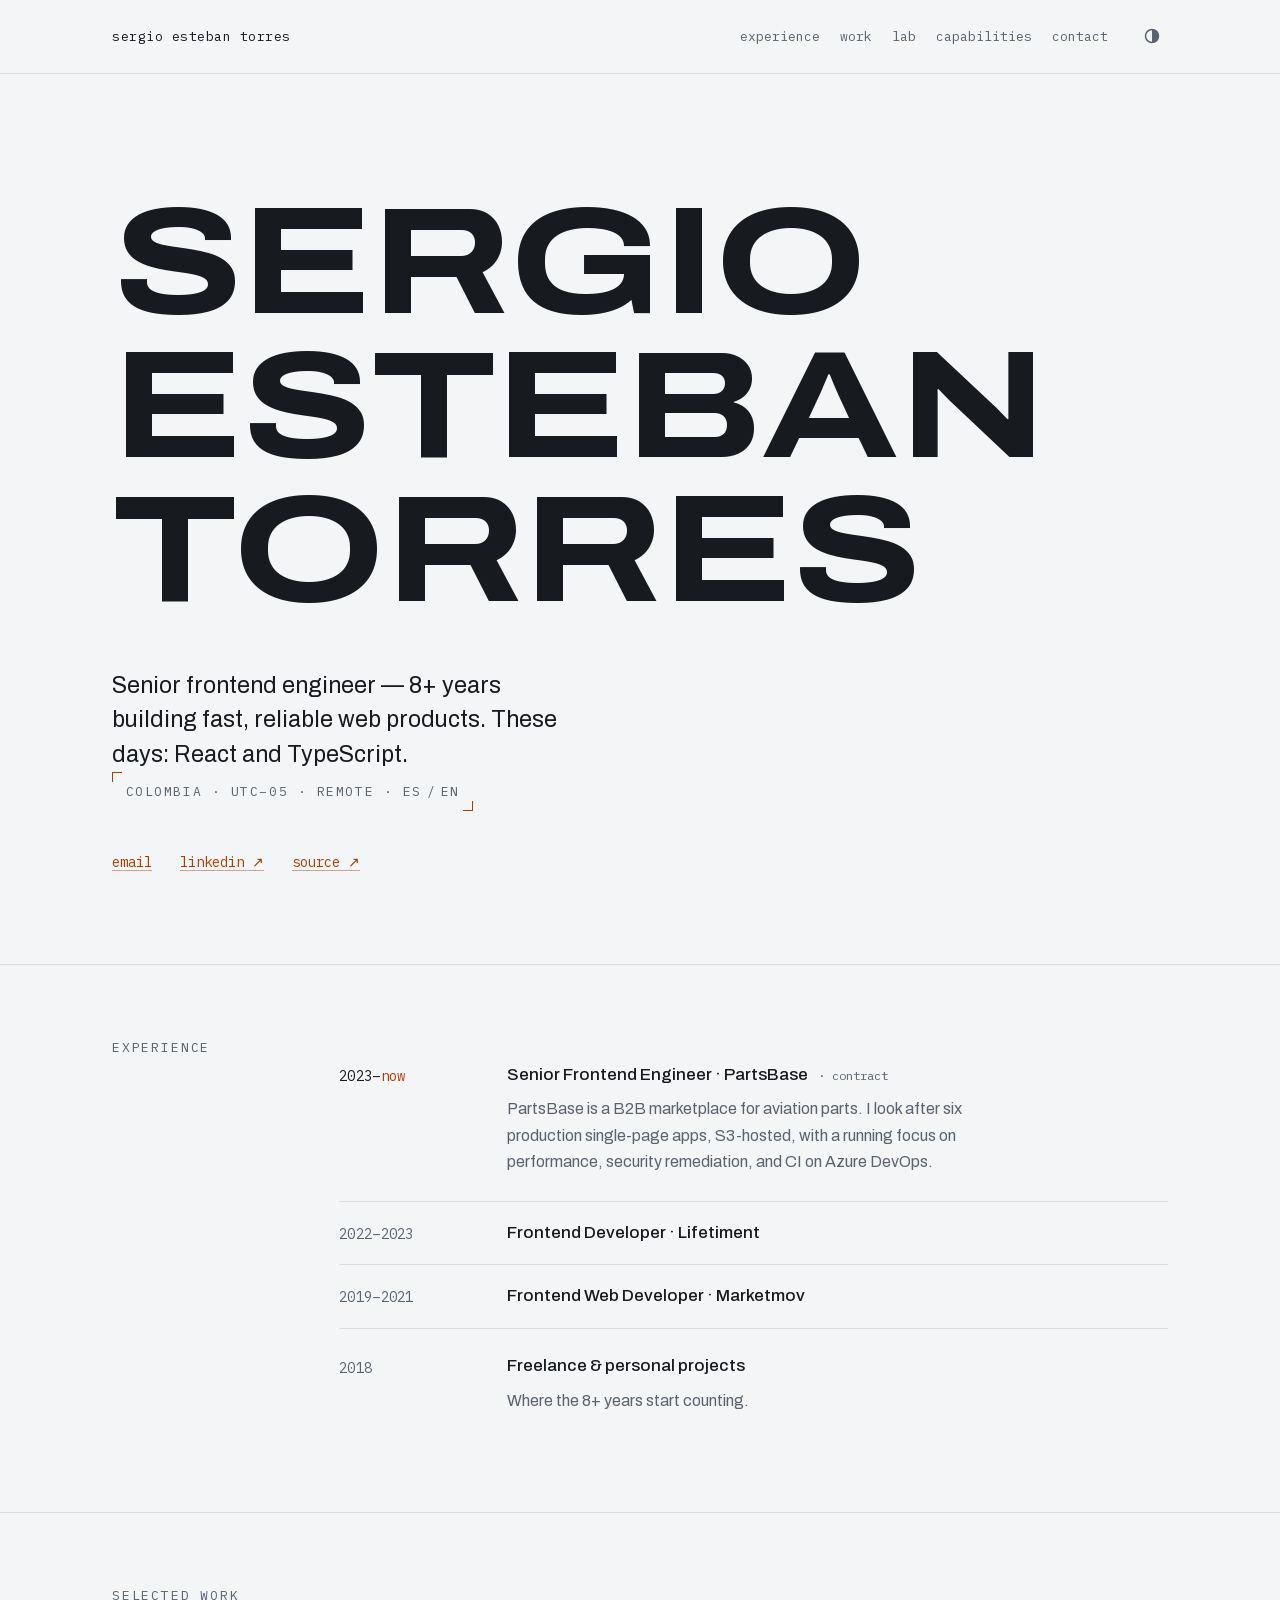
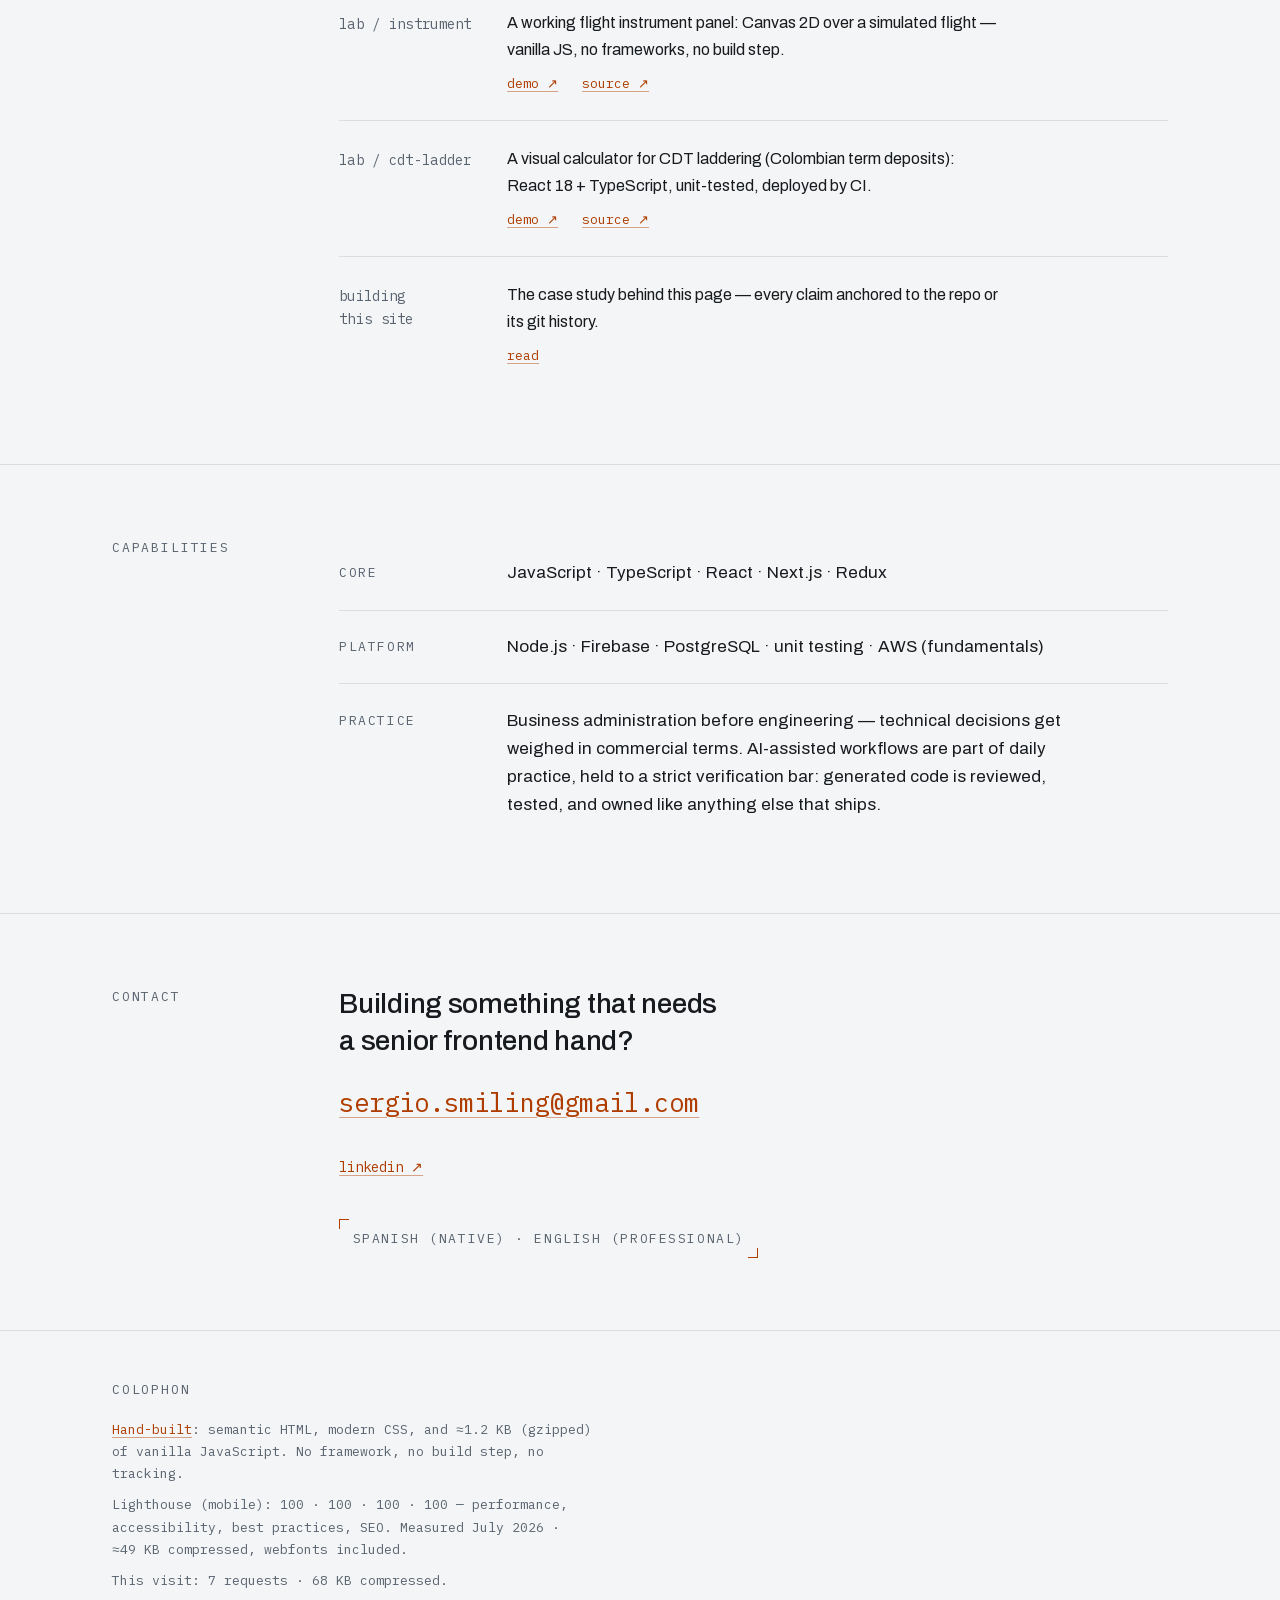
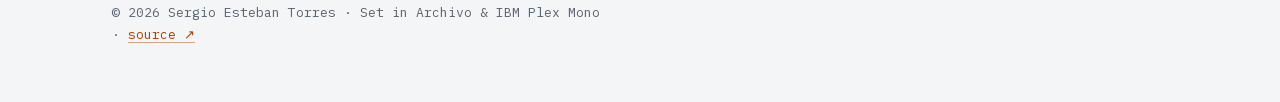
==== index.html @ 0f070d22 "feat(lab): /lab index, Option B ledger — 0 new tokens, +506 B CSS raw, instrument payload re-measure" ====
<!doctype html>
<!--
  Hand-built. No framework, no build step - what you read here is what was written.
  The colophon at the bottom measures this visit while you read it.
  sergio.smiling@gmail.com
-->
<html lang="en">
<head>
  <meta charset="utf-8">
  <meta name="viewport" content="width=device-width, initial-scale=1">
  <script>(()=>{try{const t=localStorage.getItem("theme");if(t==="dark"||t==="light")document.documentElement.dataset.theme=t}catch(e){}})()</script>

  <title>Sergio Esteban Torres — Senior Frontend Engineer</title>
  <meta name="description" content="Senior frontend engineer — 8+ years building fast, reliable web products, currently in React and TypeScript for a B2B aviation marketplace. Colombia · remote.">
  <link rel="canonical" href="https://estebancitox.github.io/">
  <meta name="color-scheme" content="light dark">
  <meta name="theme-color" media="(prefers-color-scheme: light)" content="#F3F5F6">
  <meta name="theme-color" media="(prefers-color-scheme: dark)" content="#14171B">

  <meta property="og:type" content="website">
  <meta property="og:url" content="https://estebancitox.github.io/">
  <meta property="og:title" content="Sergio Esteban Torres — Senior Frontend Engineer">
  <meta property="og:description" content="8+ years building fast, reliable web products. React &amp; TypeScript · Colombia · remote.">
  <meta property="og:image" content="https://estebancitox.github.io/assets/og.png">
  <meta property="og:image:width" content="1200">
  <meta property="og:image:height" content="630">
  <meta property="og:image:alt" content="Sergio Esteban Torres — Senior Frontend Engineer, Colombia (remote)">
  <meta name="twitter:card" content="summary_large_image">
  <meta name="twitter:title" content="Sergio Esteban Torres — Senior Frontend Engineer">
  <meta name="twitter:description" content="8+ years building fast, reliable web products. React &amp; TypeScript · Colombia · remote.">
  <meta name="twitter:image" content="https://estebancitox.github.io/assets/og.png">

  <link rel="icon" href="/assets/favicon.svg" type="image/svg+xml">
  <link rel="icon" href="/assets/favicon.ico" sizes="48x48">
  <link rel="apple-touch-icon" href="/assets/apple-touch-icon.png">

  <link rel="preload" href="/fonts/archivo-expanded-700.woff2" as="font" type="font/woff2" crossorigin>
  <link rel="preload" href="/fonts/archivo-400.woff2" as="font" type="font/woff2" crossorigin>
  <link rel="preload" href="/fonts/plexmono-400.woff2" as="font" type="font/woff2" crossorigin>
  <link rel="stylesheet" href="/css/main.css">
  <script src="/js/main.js" defer></script>

  <script type="application/ld+json">
  {
    "@context": "https://schema.org",
    "@type": "Person",
    "name": "Sergio Esteban Torres",
    "jobTitle": "Senior Frontend Engineer",
    "url": "https://estebancitox.github.io/",
    "email": "mailto:sergio.smiling@gmail.com",
    "sameAs": [
      "https://www.linkedin.com/in/sergioestebantorres",
      "https://github.com/estebancitox"
    ],
    "address": { "@type": "PostalAddress", "addressCountry": "CO" },
    "knowsLanguage": ["es", "en"]
  }
  </script>
</head>
<body>
  <a class="skip" href="#main">Skip to content</a>

  <header class="site-head">
    <a class="wordmark" href="/">sergio esteban torres</a>
    <nav aria-label="Sections">
      <a href="#experience">Experience</a>
      <a href="#work">Work</a>
      <a href="/lab/">Lab</a>
      <a href="#capabilities">Capabilities</a>
      <a href="#contact">Contact</a>
    </nav>
    <button id="theme-toggle" type="button" hidden aria-label="Switch theme">
      <svg viewBox="0 0 16 16" width="16" height="16" aria-hidden="true">
        <circle cx="8" cy="8" r="6.5" fill="none" stroke="currentColor" stroke-width="1.5"/>
        <path d="M8 1.5 a6.5 6.5 0 0 1 0 13 Z" fill="currentColor"/>
      </svg>
    </button>
  </header>

  <main id="main">
    <section class="hero">
      <h1 class="name"><span>Sergio</span> <span>Esteban</span> <span>Torres</span></h1>
      <p class="standfirst">Senior frontend engineer — 8+&nbsp;years building fast, reliable web products. These days: React and TypeScript.</p>
      <p class="dataline">Colombia&nbsp;· UTC−05&nbsp;· Remote&nbsp;· ES&thinsp;/&thinsp;EN</p>
      <ul class="links" role="list">
        <li><a href="mailto:sergio.smiling@gmail.com">email</a></li>
        <li><a href="https://www.linkedin.com/in/sergioestebantorres">linkedin&nbsp;<span aria-hidden="true">↗</span></a></li>
        <li><a href="https://github.com/estebancitox/estebancitox.github.io">source&nbsp;<span aria-hidden="true">↗</span></a></li>
      </ul>
    </section>

    <section id="experience" class="section">
      <h2>Experience</h2>
      <ol class="log" role="list" reversed>
        <li class="entry is-current">
          <p class="entry-when"><time datetime="2023">2023</time>–<span class="now">now</span></p>
          <div class="entry-body">
            <h3 class="entry-role">Senior Frontend Engineer · PartsBase <span class="entry-tag">contract</span></h3>
            <p class="entry-detail">PartsBase is a B2B marketplace for aviation parts. I look after six production single-page apps, S3-hosted, with a running focus on performance, security remediation, and CI on Azure&nbsp;DevOps.</p>
          </div>
        </li>
        <li class="entry">
          <p class="entry-when"><time datetime="2022">2022</time>–<time datetime="2023">2023</time></p>
          <div class="entry-body">
            <h3 class="entry-role">Frontend Developer · Lifetiment</h3>
          </div>
        </li>
        <li class="entry">
          <p class="entry-when"><time datetime="2019">2019</time>–<time datetime="2021">2021</time></p>
          <div class="entry-body">
            <h3 class="entry-role">Frontend Web Developer · Marketmov</h3>
          </div>
        </li>
        <li class="entry">
          <p class="entry-when"><time datetime="2018">2018</time></p>
          <div class="entry-body">
            <h3 class="entry-role">Freelance &amp; personal projects</h3>
            <p class="entry-detail">Where the 8+ years start counting.</p>
          </div>
        </li>
      </ol>
    </section>

    <section id="work" class="section">
      <h2>Selected work</h2>
      <ul class="log" role="list">
        <li class="entry">
          <h3 class="entry-key">lab / instrument</h3>
          <div class="entry-body">
            <p class="entry-detail">A working flight instrument panel: Canvas&nbsp;2D over a simulated flight — vanilla&nbsp;JS, no frameworks, no build step.</p>
            <p class="entry-links"><a href="https://estebancitox.github.io/lab-instrument/">demo&nbsp;<span aria-hidden="true">↗</span></a> <a href="https://github.com/estebancitox/lab-instrument">source&nbsp;<span aria-hidden="true">↗</span></a></p>
          </div>
        </li>
        <li class="entry">
          <h3 class="entry-key">lab / cdt-ladder</h3>
          <div class="entry-body">
            <p class="entry-detail">A visual calculator for CDT laddering (Colombian term deposits): React&nbsp;18 + TypeScript, unit-tested, deployed by&nbsp;CI.</p>
            <p class="entry-links"><a href="https://estebancitox.github.io/lab-cdt-ladder/">demo&nbsp;<span aria-hidden="true">↗</span></a> <a href="https://github.com/estebancitox/lab-cdt-ladder">source&nbsp;<span aria-hidden="true">↗</span></a></p>
          </div>
        </li>
        <li class="entry">
          <h3 class="entry-key">building this site</h3>
          <div class="entry-body">
            <p class="entry-detail">The case study behind this page — every claim anchored to the repo or its git history.</p>
            <p class="entry-links"><a href="/notes/building-this-site.html">read</a></p>
          </div>
        </li>
      </ul>
    </section>

    <section id="capabilities" class="section">
      <h2>Capabilities</h2>
      <dl class="caps">
        <div class="cap">
          <dt>Core</dt>
          <dd>JavaScript · TypeScript · React · Next.js · Redux</dd>
        </div>
        <div class="cap">
          <dt>Platform</dt>
          <dd>Node.js · Firebase · PostgreSQL · unit testing · AWS&nbsp;(fundamentals)</dd>
        </div>
        <div class="cap">
          <dt>Practice</dt>
          <dd>Business administration before engineering — technical decisions get weighed in commercial terms. AI-assisted workflows are part of daily practice, held to a strict verification bar: generated code is reviewed, tested, and owned like anything else that ships.</dd>
        </div>
      </dl>
    </section>

    <section id="contact" class="section">
      <h2>Contact</h2>
      <div class="contact-body">
        <p class="contact-lead">Building something that needs a senior frontend hand?</p>
        <p class="contact-mail"><a href="mailto:sergio.smiling@gmail.com">sergio.smiling@gmail.com</a></p>
        <ul class="links" role="list">
          <li><a href="https://www.linkedin.com/in/sergioestebantorres">linkedin&nbsp;<span aria-hidden="true">↗</span></a></li>
        </ul>
        <p class="dataline">Spanish&nbsp;(native)&nbsp;· English&nbsp;(professional)</p>
      </div>
    </section>
  </main>

  <footer class="colophon">
    <p class="label">Colophon</p>
    <p><a href="/notes/building-this-site.html">Hand-built</a>: semantic HTML, modern CSS, and ≈1.2&nbsp;KB (gzipped) of vanilla JavaScript. No framework, no build step, no tracking.</p>
    <p id="scores">Lighthouse (mobile): 100&nbsp;·&nbsp;100&nbsp;·&nbsp;100&nbsp;·&nbsp;100 — performance, accessibility, best&nbsp;practices, SEO. Measured July&nbsp;2026 · ≈49&nbsp;KB compressed, webfonts included.</p>
    <p id="visit" hidden>This visit: <span id="visit-n">—</span>&nbsp;requests · <span id="visit-kb">—</span> compressed.</p>
    <p>© 2026 Sergio Esteban Torres · Set in Archivo &amp; IBM&nbsp;Plex&nbsp;Mono · <a href="https://github.com/estebancitox/estebancitox.github.io">source&nbsp;<span aria-hidden="true">↗</span></a></p>
  </footer>
</body>
</html>
---- css/main.css ----
/* ── Faces ─────────────────────────────────────────────── */

@font-face {
  font-family: "Archivo";
  font-weight: 400;
  font-display: swap;
  src: url("/fonts/archivo-400.woff2") format("woff2");
}
@font-face {
  font-family: "Archivo";
  font-weight: 500;
  font-display: swap;
  src: url("/fonts/archivo-500.woff2") format("woff2");
}
@font-face {
  font-family: "Archivo Expanded";
  font-weight: 700;
  font-display: swap;
  src: url("/fonts/archivo-expanded-700.woff2") format("woff2");
}
@font-face {
  font-family: "IBM Plex Mono";
  font-weight: 400;
  font-display: swap;
  src: url("/fonts/plexmono-400.woff2") format("woff2");
}

/* Metric-matched fallbacks: text lays out on webfont metrics before swap */
@font-face {
  font-family: "Archivo-fb";
  font-weight: 400 500;
  src: local("Arial");
  size-adjust: 98.62%;
  ascent-override: 89.03%;
  descent-override: 21.29%;
  line-gap-override: 0%;
}
@font-face {
  font-family: "ArchivoExp-fb";
  font-weight: 700;
  src: local("Arial Bold"), local("Arial-BoldMT");
  size-adjust: 124.87%;
  ascent-override: 70.32%;
  descent-override: 16.82%;
  line-gap-override: 0%;
}
@font-face {
  font-family: "PlexMono-fb";
  src: local("Courier New"), local("CourierNewPSMT");
  size-adjust: 99.98%;
  ascent-override: 102.52%;
  descent-override: 27.5%;
  line-gap-override: 0%;
}

@layer reset, base, layout, components, motion, print;

/* ── Reset ─────────────────────────────────────────────── */

@layer reset {
  *,
  *::before,
  *::after {
    box-sizing: border-box;
    margin: 0;
  }
  ol[class],
  ul[class] {
    padding: 0;
    list-style: none;
  }
  button {
    font: inherit;
    color: inherit;
    background: none;
    border: none;
    padding: 0;
    cursor: pointer;
  }
  svg {
    display: block;
  }
}

/* ── Tokens ────────────────────────────────────────────── */

:root {
  color-scheme: light;
  --ground: #f3f5f6;
  --ink: #171a1e;
  --muted: #5a6470;
  --line: #d9dee1;
  --accent: #b03d00;

  --sans: "Archivo", "Archivo-fb", system-ui, Arial, sans-serif;
  --disp: "Archivo Expanded", "ArchivoExp-fb", Arial, sans-serif;
  --mono: "IBM Plex Mono", "PlexMono-fb", ui-monospace, "SF Mono", Consolas, monospace;

  --pad: max(clamp(1.25rem, 5vw, 3rem), calc((100% - 66rem) / 2));
}

[data-theme="dark"] {
  color-scheme: dark;
  --ground: #14171b;
  --ink: #e6e9ea;
  --muted: #8b939c;
  --line: #2a2f35;
  --accent: #ff8a50;
}

@media (prefers-color-scheme: dark) {
  :root:not([data-theme="light"]) {
    color-scheme: dark;
    --ground: #14171b;
    --ink: #e6e9ea;
    --muted: #8b939c;
    --line: #2a2f35;
    --accent: #ff8a50;
  }
}

/* ── Base ──────────────────────────────────────────────── */

@layer base {
  html {
    scroll-padding-top: 1.5rem;
  }
  @media (prefers-reduced-motion: no-preference) {
    html {
      scroll-behavior: smooth;
    }
  }
  body {
    font: 400 1.0625rem/1.65 var(--sans);
    font-synthesis: none;
    background: var(--ground);
    color: var(--ink);
    transition: background-color 0.25s, color 0.25s;
  }
  ::selection {
    background: var(--accent);
    color: var(--ground);
  }
  :focus-visible {
    outline: 2px solid var(--accent);
    outline-offset: 3px;
    border-radius: 1px;
  }
  a {
    color: var(--accent);
    text-decoration: underline;
    text-decoration-thickness: 1px;
    text-underline-offset: 0.2em;
    text-decoration-color: color-mix(in srgb, var(--accent) 45%, transparent);
    transition: text-decoration-color 0.18s;
  }
  a:hover {
    text-decoration-color: var(--accent);
  }
  .skip {
    position: absolute;
    left: -100vw;
    top: 0;
  }
  .skip:focus {
    left: 0;
    z-index: 10;
    padding: 0.75rem 1.25rem;
    background: var(--accent);
    color: var(--ground);
    font-family: var(--mono);
    font-size: 0.875rem;
    text-decoration: none;
  }
}

/* ── Layout ────────────────────────────────────────────── */

@layer layout {
  .site-head,
  .hero,
  .section,
  .colophon,
  .lost {
    padding-inline: var(--pad);
  }

  .site-head {
    display: flex;
    flex-wrap: wrap;
    align-items: center;
    gap: 0.25rem 1.25rem;
    padding-block: 1.1rem;
    border-bottom: 1px solid var(--line);
    font-family: var(--mono);
    font-size: 0.8125rem;
  }
  .wordmark {
    white-space: nowrap;
    letter-spacing: 0.04em;
    color: var(--ink);
    text-decoration: none;
  }
  .wordmark:hover {
    text-decoration: underline;
    text-decoration-thickness: 1px;
    text-underline-offset: 0.25em;
    text-decoration-color: var(--muted);
  }
  .site-head nav {
    margin-left: auto;
    display: flex;
    flex-wrap: wrap;
    gap: 0.25rem;
  }
  @media (max-width: 39.99em) {
    .site-head nav {
      order: 3;
      flex-basis: 100%;
      margin-left: -0.375rem;
      gap: 0;
    }
    .site-head nav a {
      padding-inline: 0.375rem;
      font-size: 0.75rem;
    }
    #theme-toggle {
      margin-left: auto;
    }
  }
  .site-head nav a {
    color: var(--muted);
    text-decoration: none;
    text-transform: lowercase;
    padding: 0.5rem;
  }
  .site-head nav a:hover {
    color: var(--ink);
    text-decoration: underline;
    text-decoration-thickness: 1px;
    text-underline-offset: 0.25em;
  }
  #theme-toggle {
    color: var(--muted);
    padding: 0.5rem;
  }
  #theme-toggle:hover {
    color: var(--ink);
  }

  .hero {
    padding-block: clamp(4.5rem, 13vh, 8.5rem) clamp(4rem, 10vh, 7rem);
  }
  .name {
    font-family: var(--disp);
    font-weight: 700;
    font-size: clamp(2.75rem, 12.5vw, 9.5rem);
    line-height: 0.95;
    letter-spacing: -0.01em;
    text-transform: uppercase;
  }
  .name span {
    display: block;
  }
  .standfirst {
    margin-top: clamp(2rem, 5vh, 3rem);
    font-size: clamp(1.1875rem, 2.6vw, 1.4375rem);
    line-height: 1.5;
    max-width: 36ch;
    text-wrap: pretty;
  }
  .links {
    margin-top: 2.5rem;
    display: flex;
    flex-wrap: wrap;
    gap: 0.5rem 1.75rem;
    font-family: var(--mono);
    font-size: 0.875rem;
  }

  .section {
    border-top: 1px solid var(--line);
    padding-block: clamp(3.5rem, 8vh, 5.5rem);
  }
  .section h2 {
    font-family: var(--mono);
    font-weight: 400;
    font-size: 0.8125rem;
    letter-spacing: 0.14em;
    text-transform: uppercase;
    color: var(--muted);
    margin-bottom: 2.25rem;
  }
  @media (min-width: 60em) {
    .section {
      display: grid;
      grid-template-columns: 11rem minmax(0, 1fr);
      column-gap: clamp(2rem, 4vw, 4rem);
    }
    .section h2 {
      margin-bottom: 0;
      position: sticky;
      top: 1.5rem;
      align-self: start;
    }
    .section > :not(h2) {
      grid-column: 2;
    }
  }

  .colophon {
    border-top: 1px solid var(--line);
    padding-block: 3rem 3.5rem;
    font-family: var(--mono);
    font-size: 0.8125rem;
    line-height: 1.7;
    color: var(--muted);
  }
  .colophon p {
    max-width: 62ch;
  }
  .colophon p + p {
    margin-top: 0.6rem;
  }
  .colophon .label {
    letter-spacing: 0.14em;
    text-transform: uppercase;
    margin-bottom: 1.1rem;
  }
}

/* ── Components ────────────────────────────────────────── */

@layer components {
  .dataline {
    display: inline-block;
    position: relative;
    margin-top: 2.25rem;
    padding: 0.55rem 0.85rem;
    font-family: var(--mono);
    font-size: 0.8125rem;
    letter-spacing: 0.12em;
    text-transform: uppercase;
    color: var(--muted);
  }
  .dataline::before,
  .dataline::after {
    content: "";
    position: absolute;
    width: 10px;
    height: 10px;
  }
  .dataline::before {
    top: 0;
    left: 0;
    border-top: 1.5px solid var(--accent);
    border-left: 1.5px solid var(--accent);
  }
  .dataline::after {
    bottom: 0;
    right: 0;
    border-bottom: 1.5px solid var(--accent);
    border-right: 1.5px solid var(--accent);
  }
  .hero .dataline {
    margin-top: 0;
  }

  .entry {
    padding-block: 1.6rem;
  }
  .entry:not(:has(.entry-detail)) {
    padding-block: 1.15rem;
  }
  .entry + .entry {
    border-top: 1px solid var(--line);
  }
  .entry-when,
  .entry-key {
    font-family: var(--mono);
    font-size: 0.875rem;
    letter-spacing: 0.02em;
    color: var(--muted);
  }
  .is-current .entry-when {
    color: var(--ink);
  }
  .entry-key {
    font-weight: 400;
    text-wrap: balance;
  }
  .entry-body > .entry-detail:first-child {
    margin-top: 0;
    color: var(--ink);
  }
  .entry-links {
    margin-top: 0.6rem;
    display: flex;
    gap: 1.5rem;
    font-family: var(--mono);
    font-size: 0.8125rem;
  }
  .now {
    color: var(--accent);
  }
  .entry-role {
    font-size: 1.0625rem;
    font-weight: 500;
    line-height: 1.45;
  }
  .entry-tag {
    font-family: var(--mono);
    font-size: 0.75rem;
    font-weight: 400;
    color: var(--muted);
    margin-left: 0.4rem;
  }
  .entry-tag::before {
    content: "· ";
  }
  .entry-detail {
    margin-top: 0.55rem;
    color: var(--muted);
    max-width: 56ch;
    font-size: 1rem;
  }
  @media (min-width: 40em) {
    .entry {
      display: grid;
      grid-template-columns: 8.5rem minmax(0, 1fr);
      column-gap: 2rem;
    }
    .entry-when,
    .entry-key {
      padding-top: 0.15rem;
    }
  }
  @media (max-width: 39.99em) {
    .entry-when,
    .entry-key {
      margin-bottom: 0.4rem;
    }
  }

  .lab-lede {
    margin-top: clamp(2rem, 5vh, 3rem);
    font-size: 1.125rem;
    color: var(--muted);
    max-width: 66ch;
    text-wrap: pretty;
  }
  .lab-status {
    margin-top: 0.35rem;
    margin-bottom: 0.4rem;
    font-family: var(--mono);
    font-size: 0.75rem;
    letter-spacing: 0.12em;
    text-transform: uppercase;
  }
  .lab-stack {
    margin-top: 0.55rem;
    font-family: var(--mono);
    font-size: 0.8125rem;
    color: var(--muted);
  }

  .cap {
    padding-block: 1.4rem;
  }
  .cap + .cap {
    border-top: 1px solid var(--line);
  }
  .cap dt {
    font-family: var(--mono);
    font-size: 0.8125rem;
    letter-spacing: 0.12em;
    text-transform: uppercase;
    color: var(--muted);
  }
  .cap dd {
    margin-top: 0.4rem;
    max-width: 56ch;
  }
  @media (min-width: 40em) {
    .cap {
      display: grid;
      grid-template-columns: 8.5rem minmax(0, 1fr);
      column-gap: 2rem;
    }
    .cap dt {
      padding-top: 0.2rem;
    }
    .cap dd {
      margin-top: 0;
    }
  }

  .contact-lead {
    font-size: clamp(1.35rem, 3vw, 1.75rem);
    font-weight: 500;
    letter-spacing: -0.01em;
    line-height: 1.3;
    max-width: 26ch;
    text-wrap: pretty;
  }
  .contact-mail {
    margin-top: 1.4rem;
    font-family: var(--mono);
    font-size: clamp(1.05rem, 3.4vw, 1.6rem);
    overflow-wrap: anywhere;
  }
  .contact-body .links {
    margin-top: 2rem;
  }
  .contact-body .dataline {
    margin-top: 2.5rem;
  }

  .lost {
    padding-block: clamp(4rem, 18vh, 10rem);
  }
  .lost .dataline {
    margin-top: 0;
  }
  .page-title {
    font-family: var(--disp);
    font-weight: 700;
    font-size: clamp(2rem, 7vw, 3.5rem);
    line-height: 1.05;
    text-transform: uppercase;
    letter-spacing: -0.01em;
    max-width: 18ch;
    margin-block: 1.5rem 1.75rem;
  }
}

/* ── Motion ────────────────────────────────────────────── */

@layer motion {
  @media (prefers-reduced-motion: no-preference) {
    .site-head {
      animation: fade 0.5s ease-out backwards;
    }
    .hero > * {
      animation: rise 0.55s cubic-bezier(0.22, 0.61, 0.36, 1) backwards;
    }
    .hero > :nth-child(2) {
      animation-delay: 0.07s;
    }
    .hero > :nth-child(3) {
      animation-delay: 0.13s;
    }
    .hero > :nth-child(4) {
      animation-delay: 0.19s;
    }
  }
  @media (prefers-reduced-motion: reduce) {
    *,
    *::before,
    *::after {
      animation: none !important;
      transition: none !important;
    }
  }
  @keyframes rise {
    from {
      opacity: 0;
      transform: translateY(12px);
    }
  }
  @keyframes fade {
    from {
      opacity: 0;
    }
  }
}

/* ── Print ─────────────────────────────────────────────── */

@layer print {
  @media print {
    .site-head nav,
    #theme-toggle,
    .skip,
    #visit {
      display: none;
    }
    body {
      background: #fff;
      color: #000;
      font-size: 11pt;
    }
    a {
      color: #000;
    }
    .hero {
      padding-block: 1.5rem;
    }
    .name {
      font-size: 2.5rem;
    }
    .standfirst {
      margin-top: 1rem;
    }
    .section {
      display: block;
      padding-block: 1.25rem;
    }
    .section h2 {
      position: static;
      margin-bottom: 1rem;
    }
    .entry,
    .cap {
      break-inside: avoid;
    }
  }
}
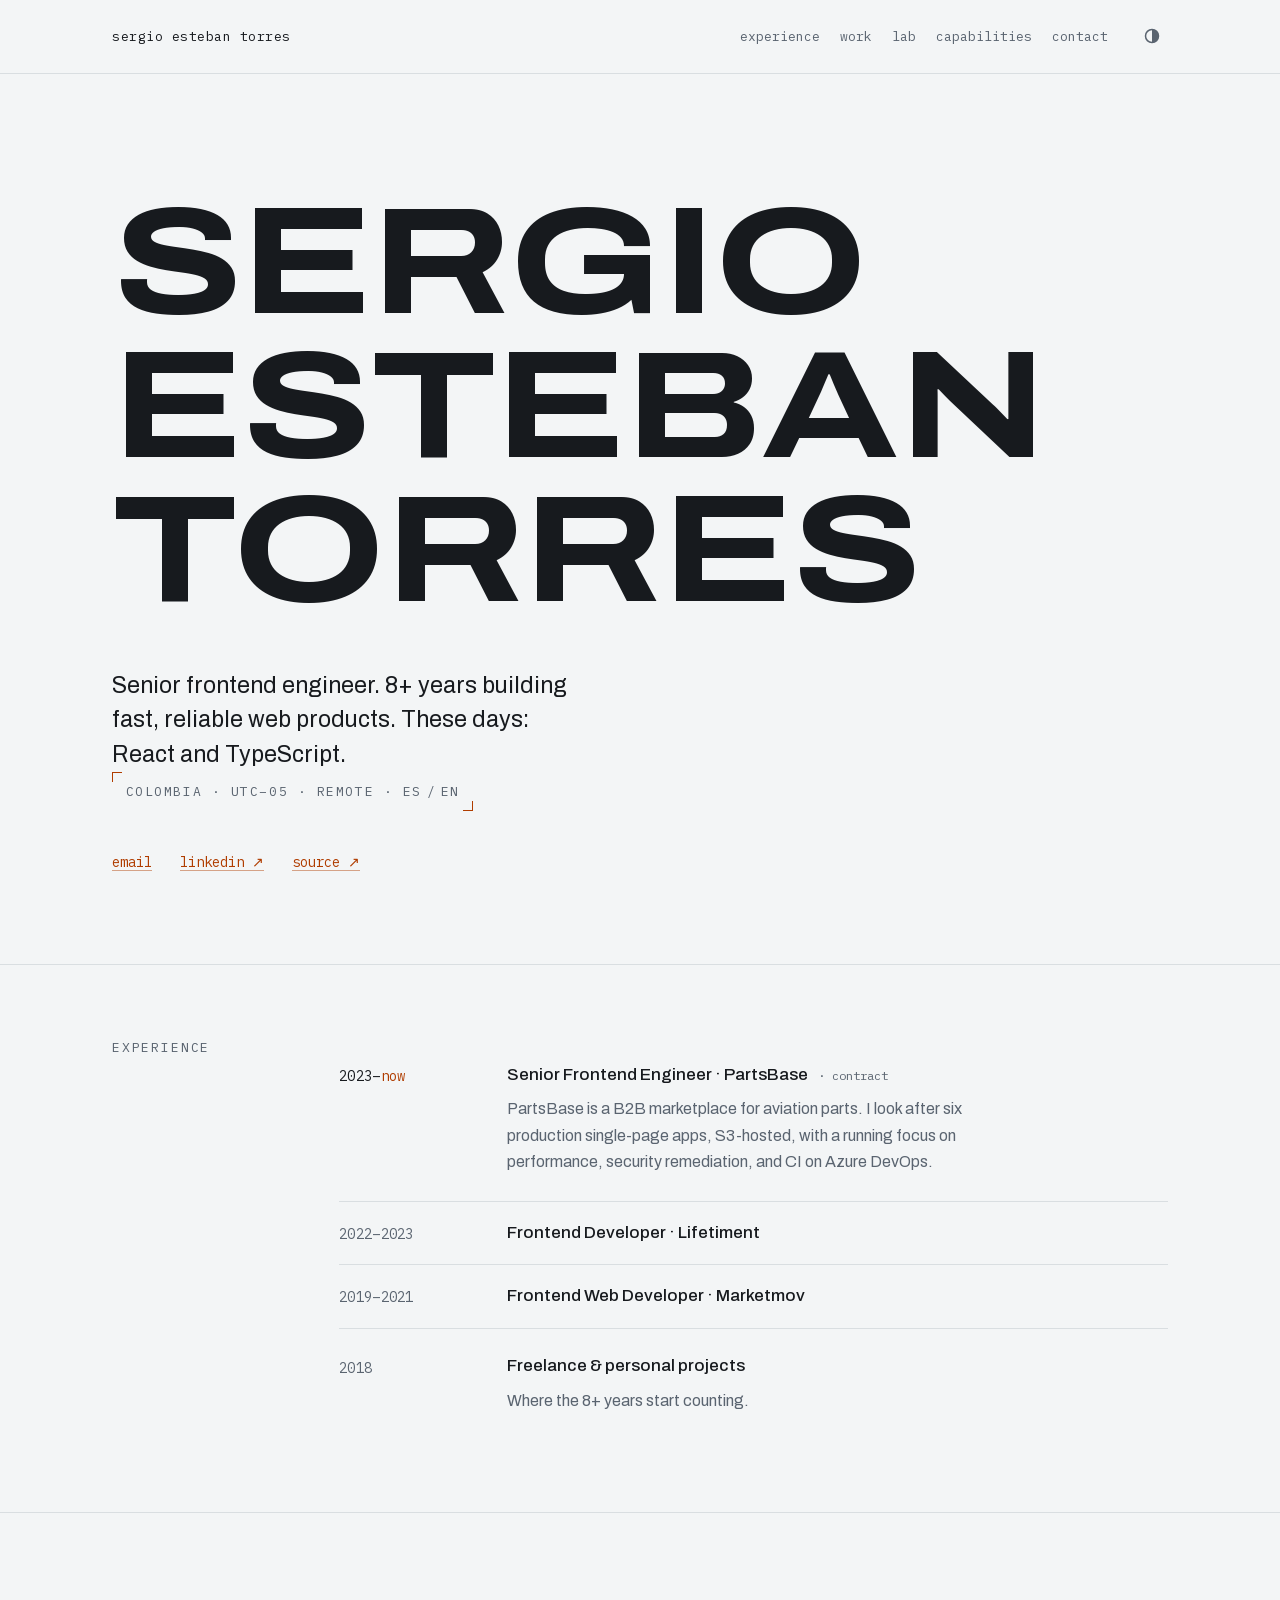
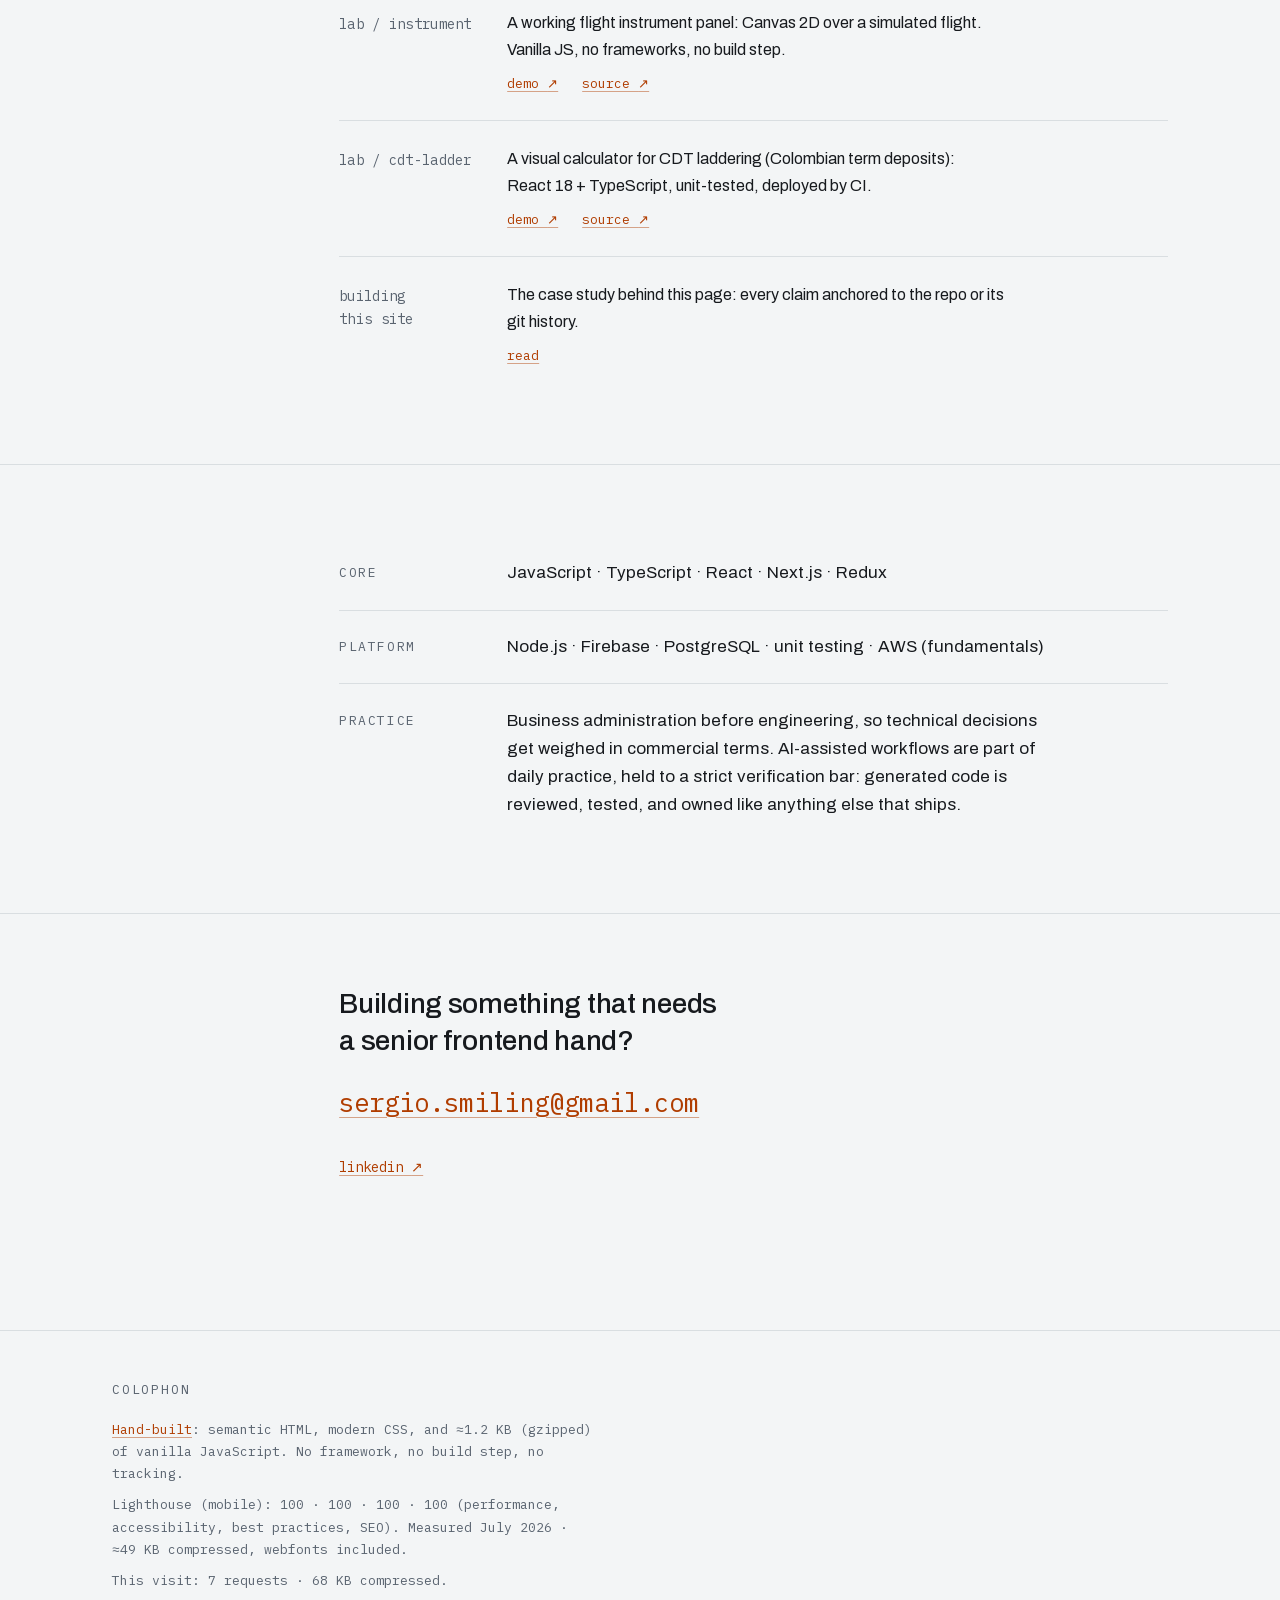
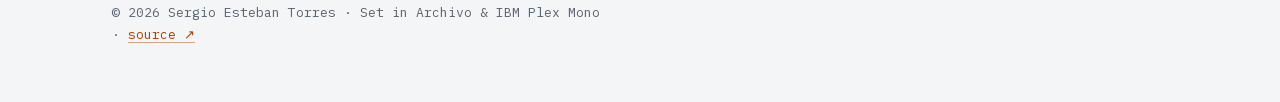
==== commit ac076f74: "chore: unify subpage nav, aria-current on /lab, instrument figure to 28 KB; copy: em dashes out of p" ====
--- a/index.html
+++ b/index.html
@@ -10,8 +10,8 @@
   <meta name="viewport" content="width=device-width, initial-scale=1">
   <script>(()=>{try{const t=localStorage.getItem("theme");if(t==="dark"||t==="light")document.documentElement.dataset.theme=t}catch(e){}})()</script>
 
-  <title>Sergio Esteban Torres — Senior Frontend Engineer</title>
-  <meta name="description" content="Senior frontend engineer — 8+ years building fast, reliable web products, currently in React and TypeScript for a B2B aviation marketplace. Colombia · remote.">
+  <title>Sergio Esteban Torres · Senior Frontend Engineer</title>
+  <meta name="description" content="Senior frontend engineer. 8+ years building fast, reliable web products, currently in React and TypeScript for a B2B aviation marketplace. Colombia · remote.">
   <link rel="canonical" href="https://estebancitox.github.io/">
   <meta name="color-scheme" content="light dark">
   <meta name="theme-color" media="(prefers-color-scheme: light)" content="#F3F5F6">
@@ -19,14 +19,14 @@
 
   <meta property="og:type" content="website">
   <meta property="og:url" content="https://estebancitox.github.io/">
-  <meta property="og:title" content="Sergio Esteban Torres — Senior Frontend Engineer">
+  <meta property="og:title" content="Sergio Esteban Torres · Senior Frontend Engineer">
   <meta property="og:description" content="8+ years building fast, reliable web products. React &amp; TypeScript · Colombia · remote.">
   <meta property="og:image" content="https://estebancitox.github.io/assets/og.png">
   <meta property="og:image:width" content="1200">
   <meta property="og:image:height" content="630">
-  <meta property="og:image:alt" content="Sergio Esteban Torres — Senior Frontend Engineer, Colombia (remote)">
+  <meta property="og:image:alt" content="Sergio Esteban Torres, senior frontend engineer, Colombia (remote)">
   <meta name="twitter:card" content="summary_large_image">
-  <meta name="twitter:title" content="Sergio Esteban Torres — Senior Frontend Engineer">
+  <meta name="twitter:title" content="Sergio Esteban Torres · Senior Frontend Engineer">
   <meta name="twitter:description" content="8+ years building fast, reliable web products. React &amp; TypeScript · Colombia · remote.">
   <meta name="twitter:image" content="https://estebancitox.github.io/assets/og.png">
 
@@ -80,7 +80,7 @@
   <main id="main">
     <section class="hero">
       <h1 class="name"><span>Sergio</span> <span>Esteban</span> <span>Torres</span></h1>
-      <p class="standfirst">Senior frontend engineer — 8+&nbsp;years building fast, reliable web products. These days: React and TypeScript.</p>
+      <p class="standfirst">Senior frontend engineer. 8+&nbsp;years building fast, reliable web products. These days: React and TypeScript.</p>
       <p class="dataline">Colombia&nbsp;· UTC−05&nbsp;· Remote&nbsp;· ES&thinsp;/&thinsp;EN</p>
       <ul class="links" role="list">
         <li><a href="mailto:sergio.smiling@gmail.com">email</a></li>
@@ -127,7 +127,7 @@
         <li class="entry">
           <h3 class="entry-key">lab / instrument</h3>
           <div class="entry-body">
-            <p class="entry-detail">A working flight instrument panel: Canvas&nbsp;2D over a simulated flight — vanilla&nbsp;JS, no frameworks, no build step.</p>
+            <p class="entry-detail">A working flight instrument panel: Canvas&nbsp;2D over a simulated flight. Vanilla&nbsp;JS, no frameworks, no build step.</p>
             <p class="entry-links"><a href="https://estebancitox.github.io/lab-instrument/">demo&nbsp;<span aria-hidden="true">↗</span></a> <a href="https://github.com/estebancitox/lab-instrument">source&nbsp;<span aria-hidden="true">↗</span></a></p>
           </div>
         </li>
@@ -141,7 +141,7 @@
         <li class="entry">
           <h3 class="entry-key">building this site</h3>
           <div class="entry-body">
-            <p class="entry-detail">The case study behind this page — every claim anchored to the repo or its git history.</p>
+            <p class="entry-detail">The case study behind this page: every claim anchored to the repo or its git history.</p>
             <p class="entry-links"><a href="/notes/building-this-site.html">read</a></p>
           </div>
         </li>
@@ -161,7 +161,7 @@
         </div>
         <div class="cap">
           <dt>Practice</dt>
-          <dd>Business administration before engineering — technical decisions get weighed in commercial terms. AI-assisted workflows are part of daily practice, held to a strict verification bar: generated code is reviewed, tested, and owned like anything else that ships.</dd>
+          <dd>Business administration before engineering, so technical decisions get weighed in commercial terms. AI-assisted workflows are part of daily practice, held to a strict verification bar: generated code is reviewed, tested, and owned like anything else that ships.</dd>
         </div>
       </dl>
     </section>
@@ -182,7 +182,7 @@
   <footer class="colophon">
     <p class="label">Colophon</p>
     <p><a href="/notes/building-this-site.html">Hand-built</a>: semantic HTML, modern CSS, and ≈1.2&nbsp;KB (gzipped) of vanilla JavaScript. No framework, no build step, no tracking.</p>
-    <p id="scores">Lighthouse (mobile): 100&nbsp;·&nbsp;100&nbsp;·&nbsp;100&nbsp;·&nbsp;100 — performance, accessibility, best&nbsp;practices, SEO. Measured July&nbsp;2026 · ≈49&nbsp;KB compressed, webfonts included.</p>
+    <p id="scores">Lighthouse (mobile): 100&nbsp;·&nbsp;100&nbsp;·&nbsp;100&nbsp;·&nbsp;100 (performance, accessibility, best&nbsp;practices, SEO). Measured July&nbsp;2026 · ≈49&nbsp;KB compressed, webfonts included.</p>
     <p id="visit" hidden>This visit: <span id="visit-n">—</span>&nbsp;requests · <span id="visit-kb">—</span> compressed.</p>
     <p>© 2026 Sergio Esteban Torres · Set in Archivo &amp; IBM&nbsp;Plex&nbsp;Mono · <a href="https://github.com/estebancitox/estebancitox.github.io">source&nbsp;<span aria-hidden="true">↗</span></a></p>
   </footer>
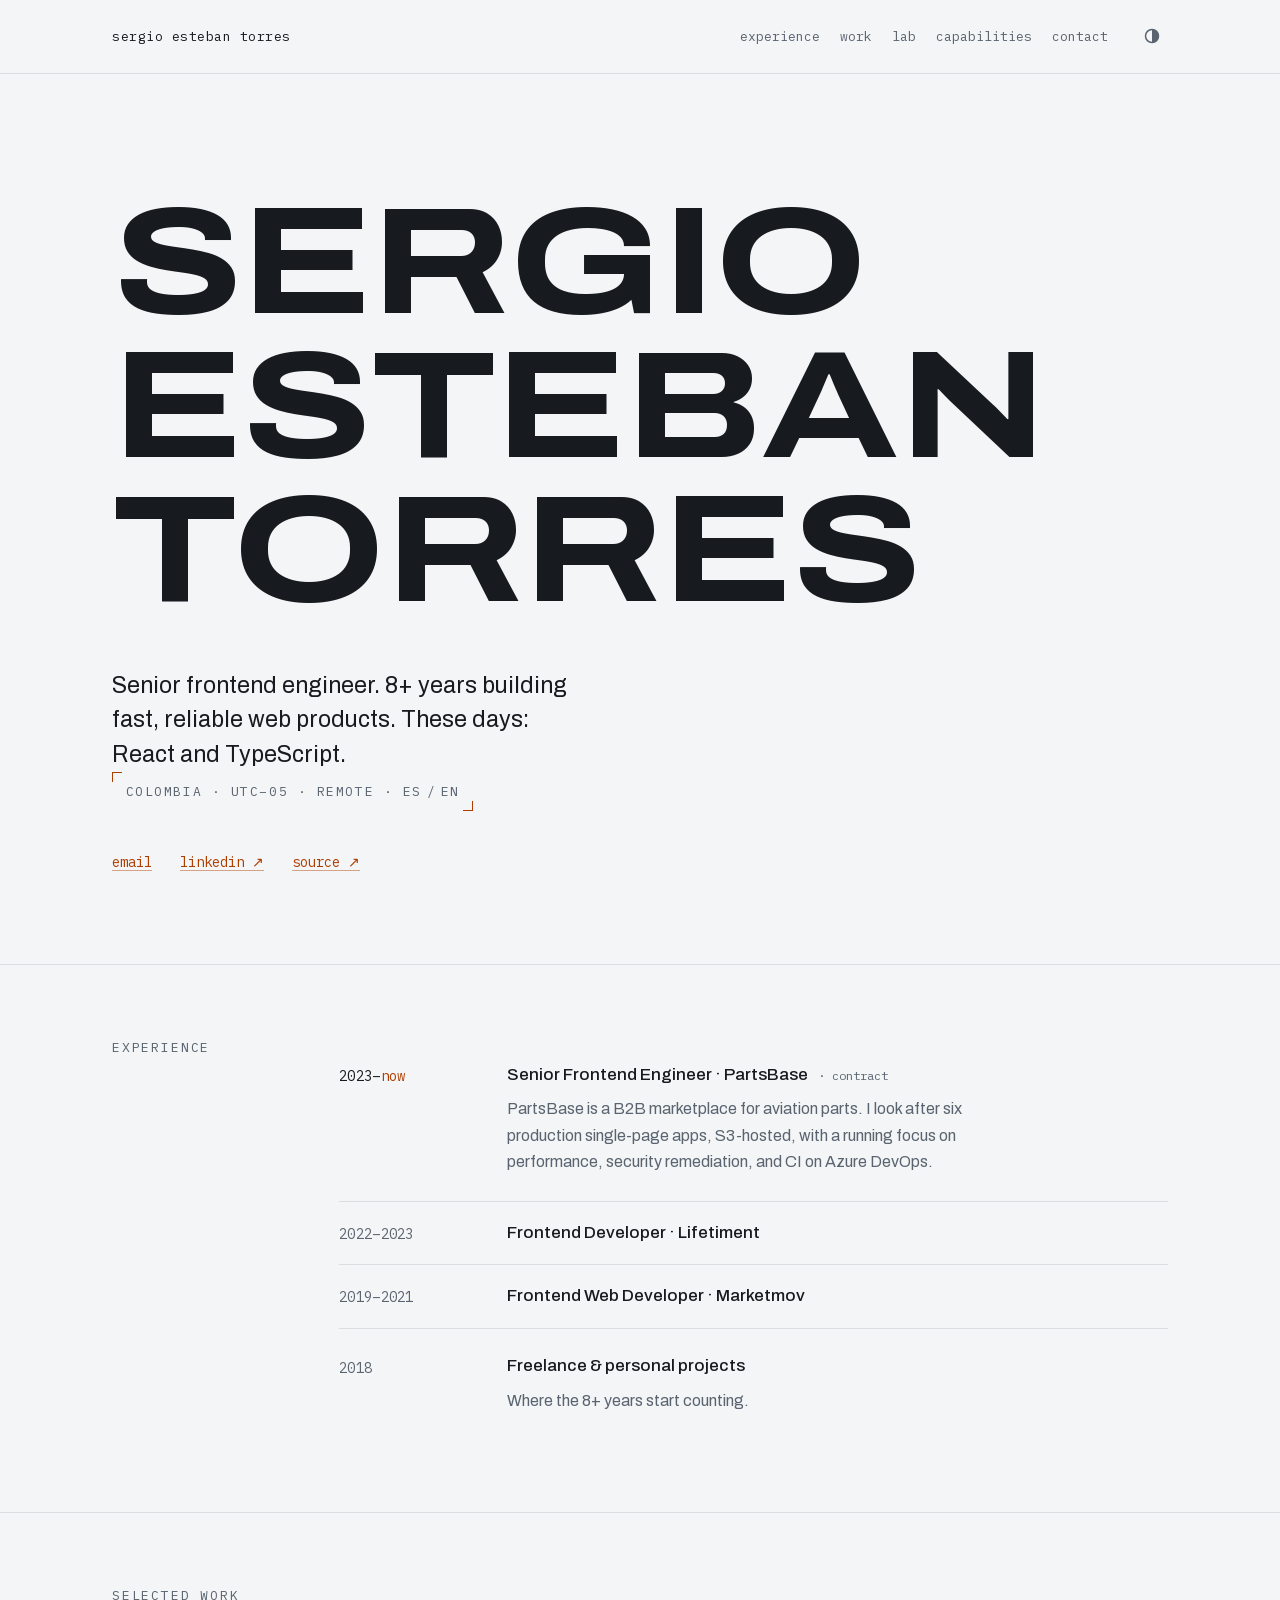
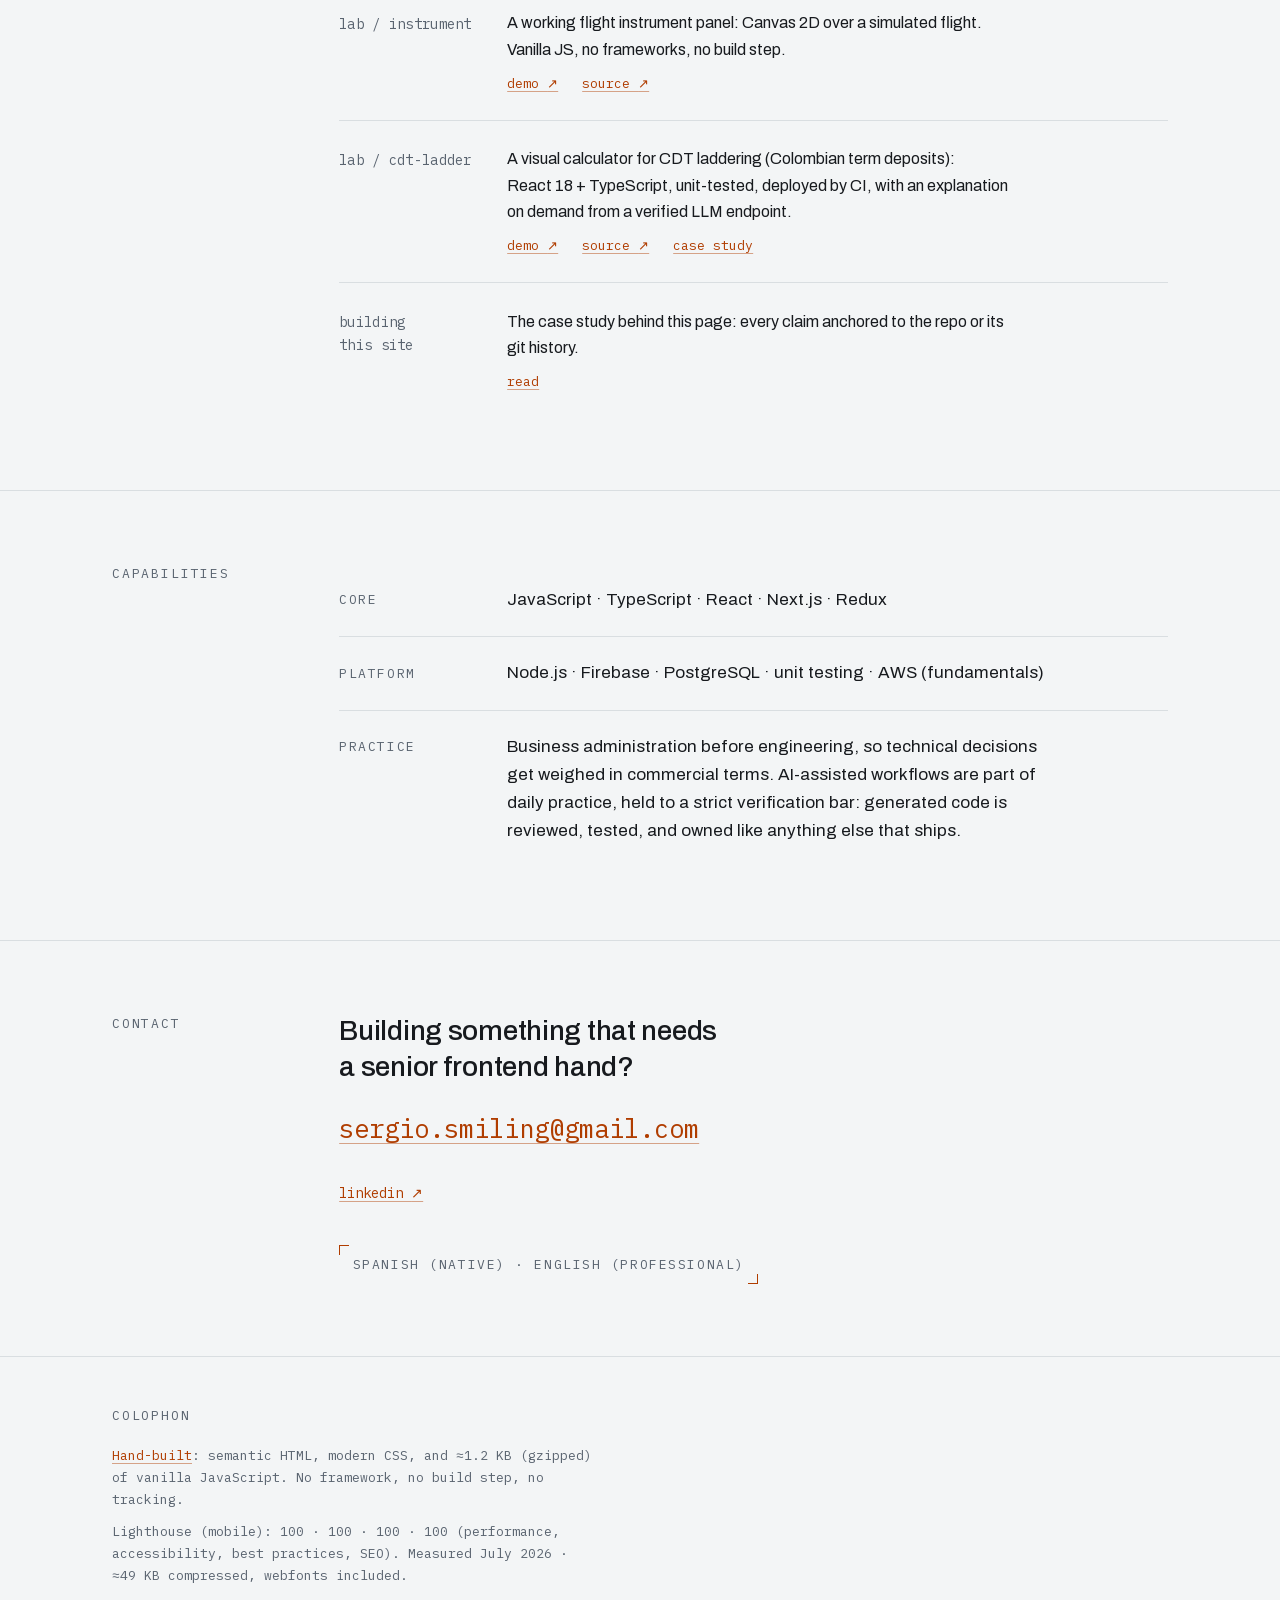
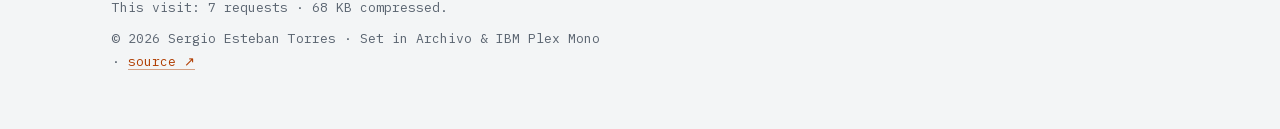
==== commit a9ec7616: "lab: cdt-ladder-api joins the log; the case study linked from Selected work Third Lab entry for the " ====
--- a/index.html
+++ b/index.html
@@ -134,8 +134,8 @@
         <li class="entry">
           <h3 class="entry-key">lab / cdt-ladder</h3>
           <div class="entry-body">
-            <p class="entry-detail">A visual calculator for CDT laddering (Colombian term deposits): React&nbsp;18 + TypeScript, unit-tested, deployed by&nbsp;CI.</p>
-            <p class="entry-links"><a href="https://estebancitox.github.io/lab-cdt-ladder/">demo&nbsp;<span aria-hidden="true">↗</span></a> <a href="https://github.com/estebancitox/lab-cdt-ladder">source&nbsp;<span aria-hidden="true">↗</span></a></p>
+            <p class="entry-detail">A visual calculator for CDT laddering (Colombian term deposits): React&nbsp;18 + TypeScript, unit-tested, deployed by&nbsp;CI, with an explanation on demand from a verified LLM endpoint.</p>
+            <p class="entry-links"><a href="https://estebancitox.github.io/lab-cdt-ladder/">demo&nbsp;<span aria-hidden="true">↗</span></a> <a href="https://github.com/estebancitox/lab-cdt-ladder">source&nbsp;<span aria-hidden="true">↗</span></a> <a href="/notes/cdt-ladder-api.html">case study</a></p>
           </div>
         </li>
         <li class="entry">
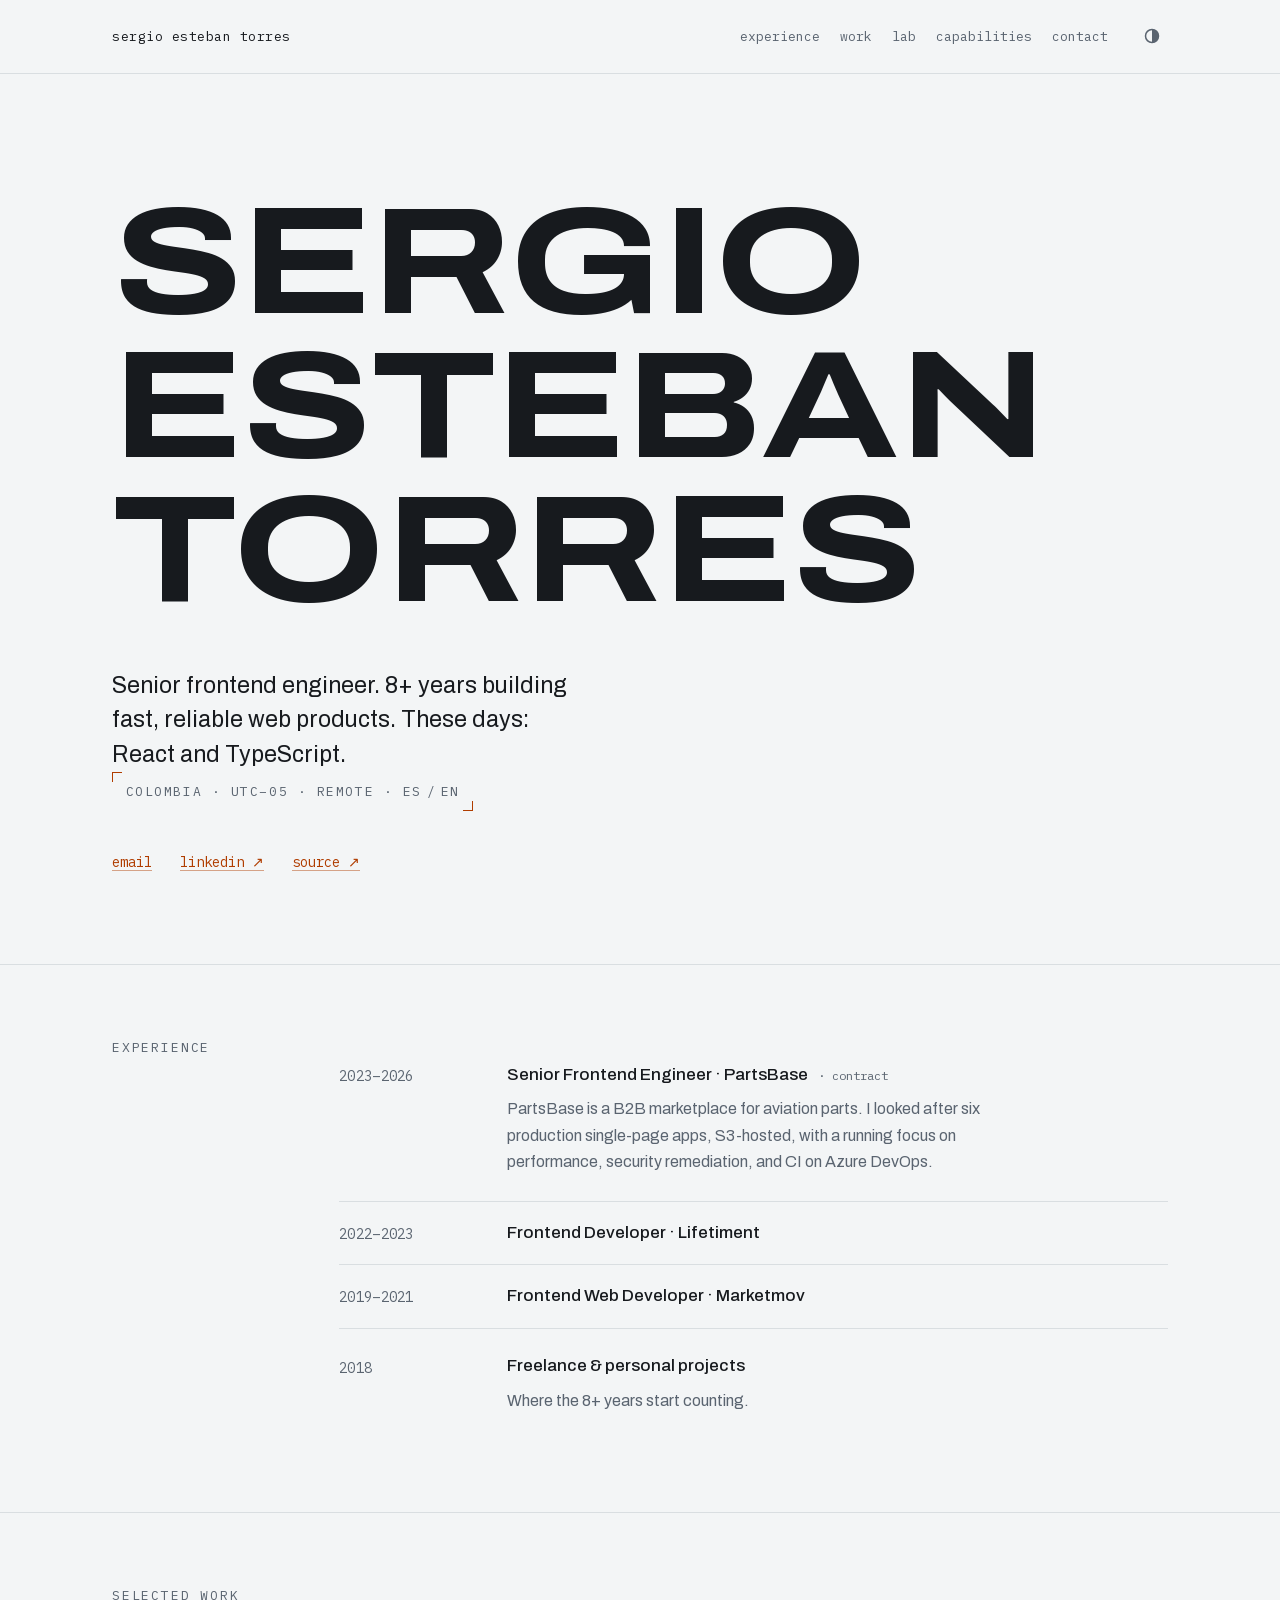
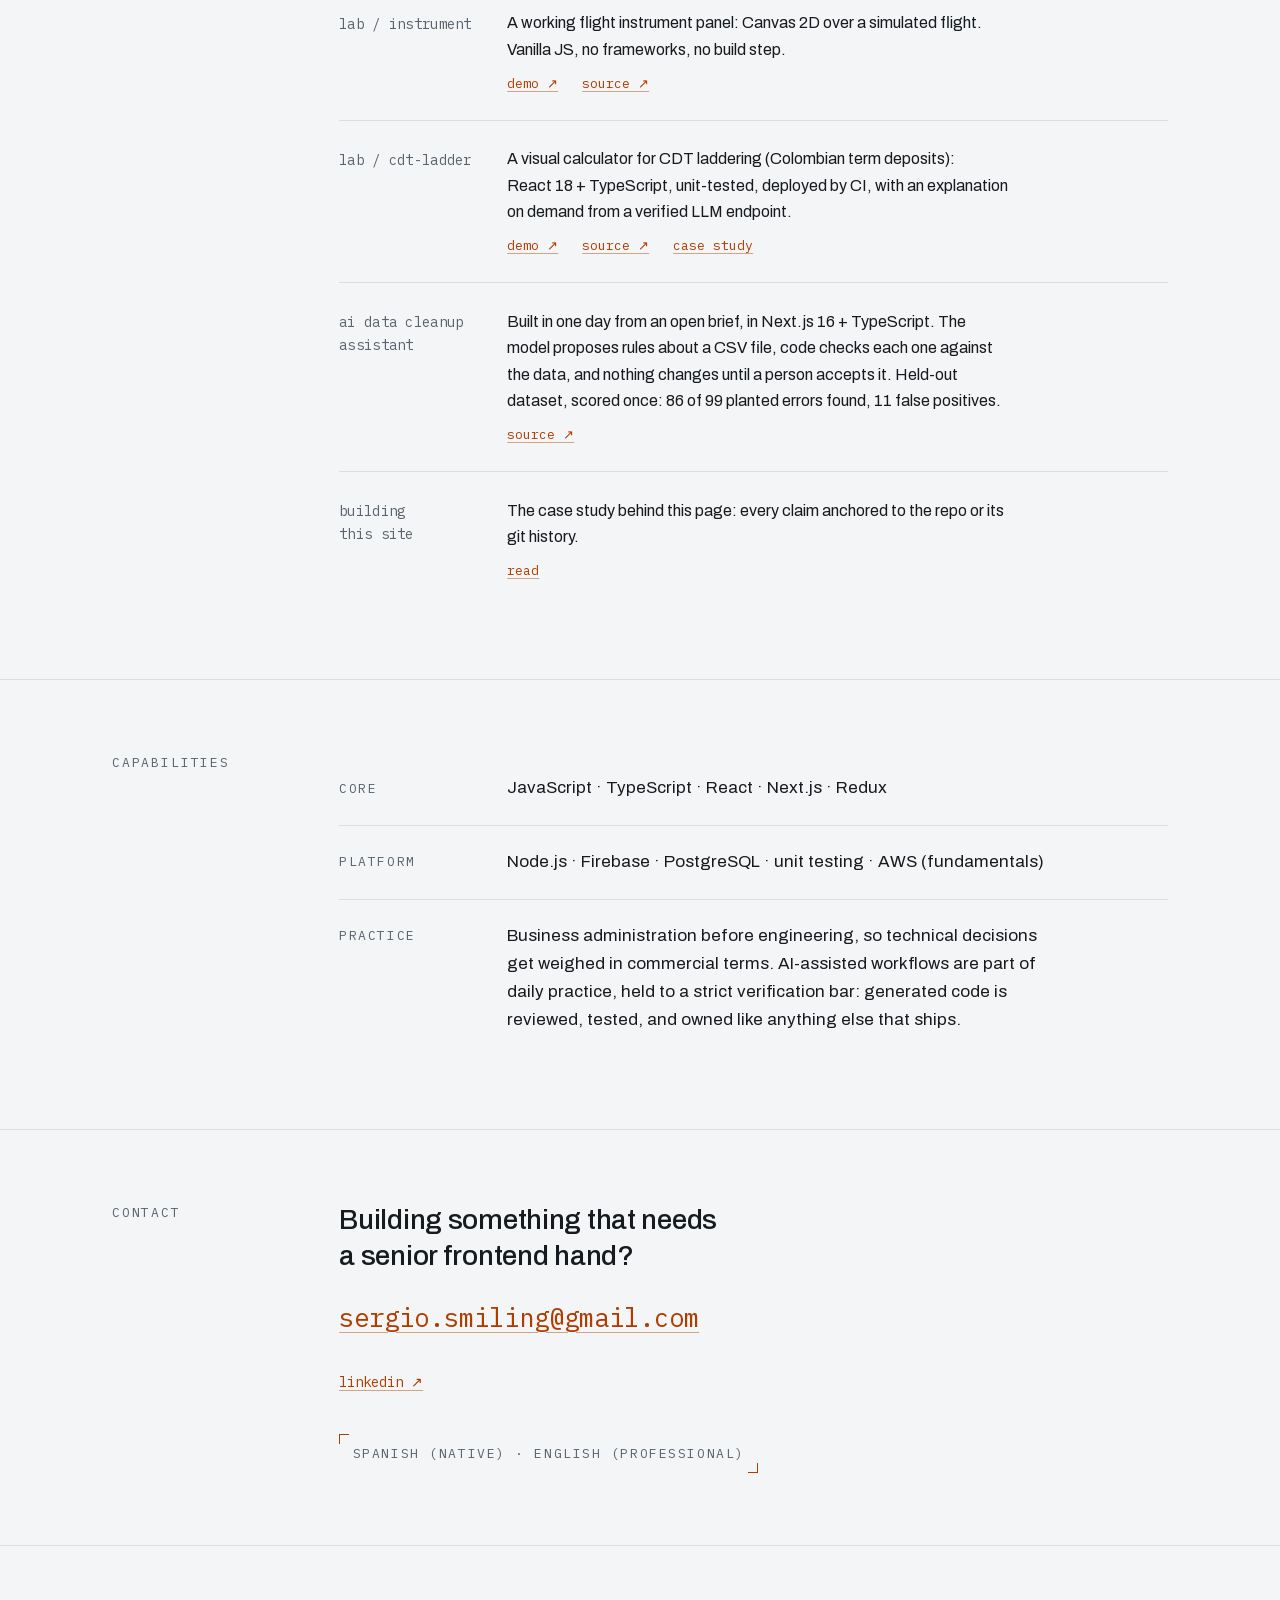
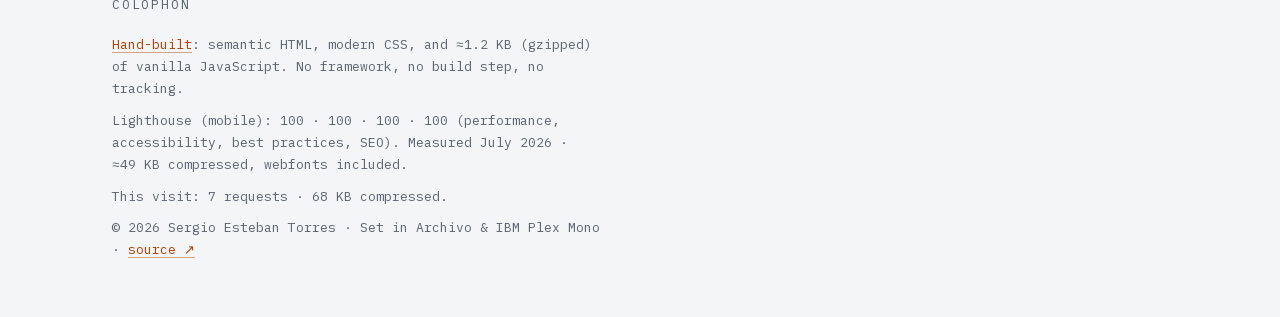
==== commit 0771a025: "Fix PartsBase dates, mark contract as ended, add ai-data-cleanup-assistant project entry" ====
--- a/index.html
+++ b/index.html
@@ -11,7 +11,7 @@
   <script>(()=>{try{const t=localStorage.getItem("theme");if(t==="dark"||t==="light")document.documentElement.dataset.theme=t}catch(e){}})()</script>
 
   <title>Sergio Esteban Torres · Senior Frontend Engineer</title>
-  <meta name="description" content="Senior frontend engineer. 8+ years building fast, reliable web products, currently in React and TypeScript for a B2B aviation marketplace. Colombia · remote.">
+  <meta name="description" content="Senior frontend engineer. 8+ years building fast, reliable web products, most recently in React and TypeScript for a B2B aviation marketplace. Colombia · remote.">
   <link rel="canonical" href="https://estebancitox.github.io/">
   <meta name="color-scheme" content="light dark">
   <meta name="theme-color" media="(prefers-color-scheme: light)" content="#F3F5F6">
@@ -92,11 +92,11 @@
     <section id="experience" class="section">
       <h2>Experience</h2>
       <ol class="log" role="list" reversed>
-        <li class="entry is-current">
-          <p class="entry-when"><time datetime="2023">2023</time>–<span class="now">now</span></p>
+        <li class="entry">
+          <p class="entry-when"><time datetime="2023">2023</time>–<time datetime="2026">2026</time></p>
           <div class="entry-body">
             <h3 class="entry-role">Senior Frontend Engineer · PartsBase <span class="entry-tag">contract</span></h3>
-            <p class="entry-detail">PartsBase is a B2B marketplace for aviation parts. I look after six production single-page apps, S3-hosted, with a running focus on performance, security remediation, and CI on Azure&nbsp;DevOps.</p>
+            <p class="entry-detail">PartsBase is a B2B marketplace for aviation parts. I looked after six production single-page apps, S3-hosted, with a running focus on performance, security remediation, and CI on Azure&nbsp;DevOps.</p>
           </div>
         </li>
         <li class="entry">
@@ -135,7 +135,14 @@
           <h3 class="entry-key">lab / cdt-ladder</h3>
           <div class="entry-body">
             <p class="entry-detail">A visual calculator for CDT laddering (Colombian term deposits): React&nbsp;18 + TypeScript, unit-tested, deployed by&nbsp;CI, with an explanation on demand from a verified LLM endpoint.</p>
-            <p class="entry-links"><a href="https://estebancitox.github.io/lab-cdt-ladder/">demo&nbsp;<span aria-hidden="true">↗</span></a> <a href="https://github.com/estebancitox/lab-cdt-ladder">source&nbsp;<span aria-hidden="true">↗</span></a> <a href="/notes/cdt-ladder-api.html">case study</a></p>
+            <p class="entry-links"><a href="https://estebancitox.github.io/lab-cdt-ladder/">demo&nbsp;<span aria-hidden="true">↗</span></a> <a href="https://github.com/estebancitox/lab-cdt-ladder">source&nbsp;<span aria-hidden="true">↗</span></a> <a href="/notes/cdt-ladder-api.html">case&nbsp;study</a></p>
+          </div>
+        </li>
+        <li class="entry">
+          <h3 class="entry-key">ai data cleanup assistant</h3>
+          <div class="entry-body">
+            <p class="entry-detail">Built in one day from an open brief, in Next.js&nbsp;16 + TypeScript. The model proposes rules about a CSV file, code checks each one against the data, and nothing changes until a person accepts it. Held-out dataset, scored once: 86 of 99 planted errors found, 11 false positives.</p>
+            <p class="entry-links"><a href="https://github.com/estebancitox/ai-data-cleanup-assistant">source&nbsp;<span aria-hidden="true">↗</span></a></p>
           </div>
         </li>
         <li class="entry">
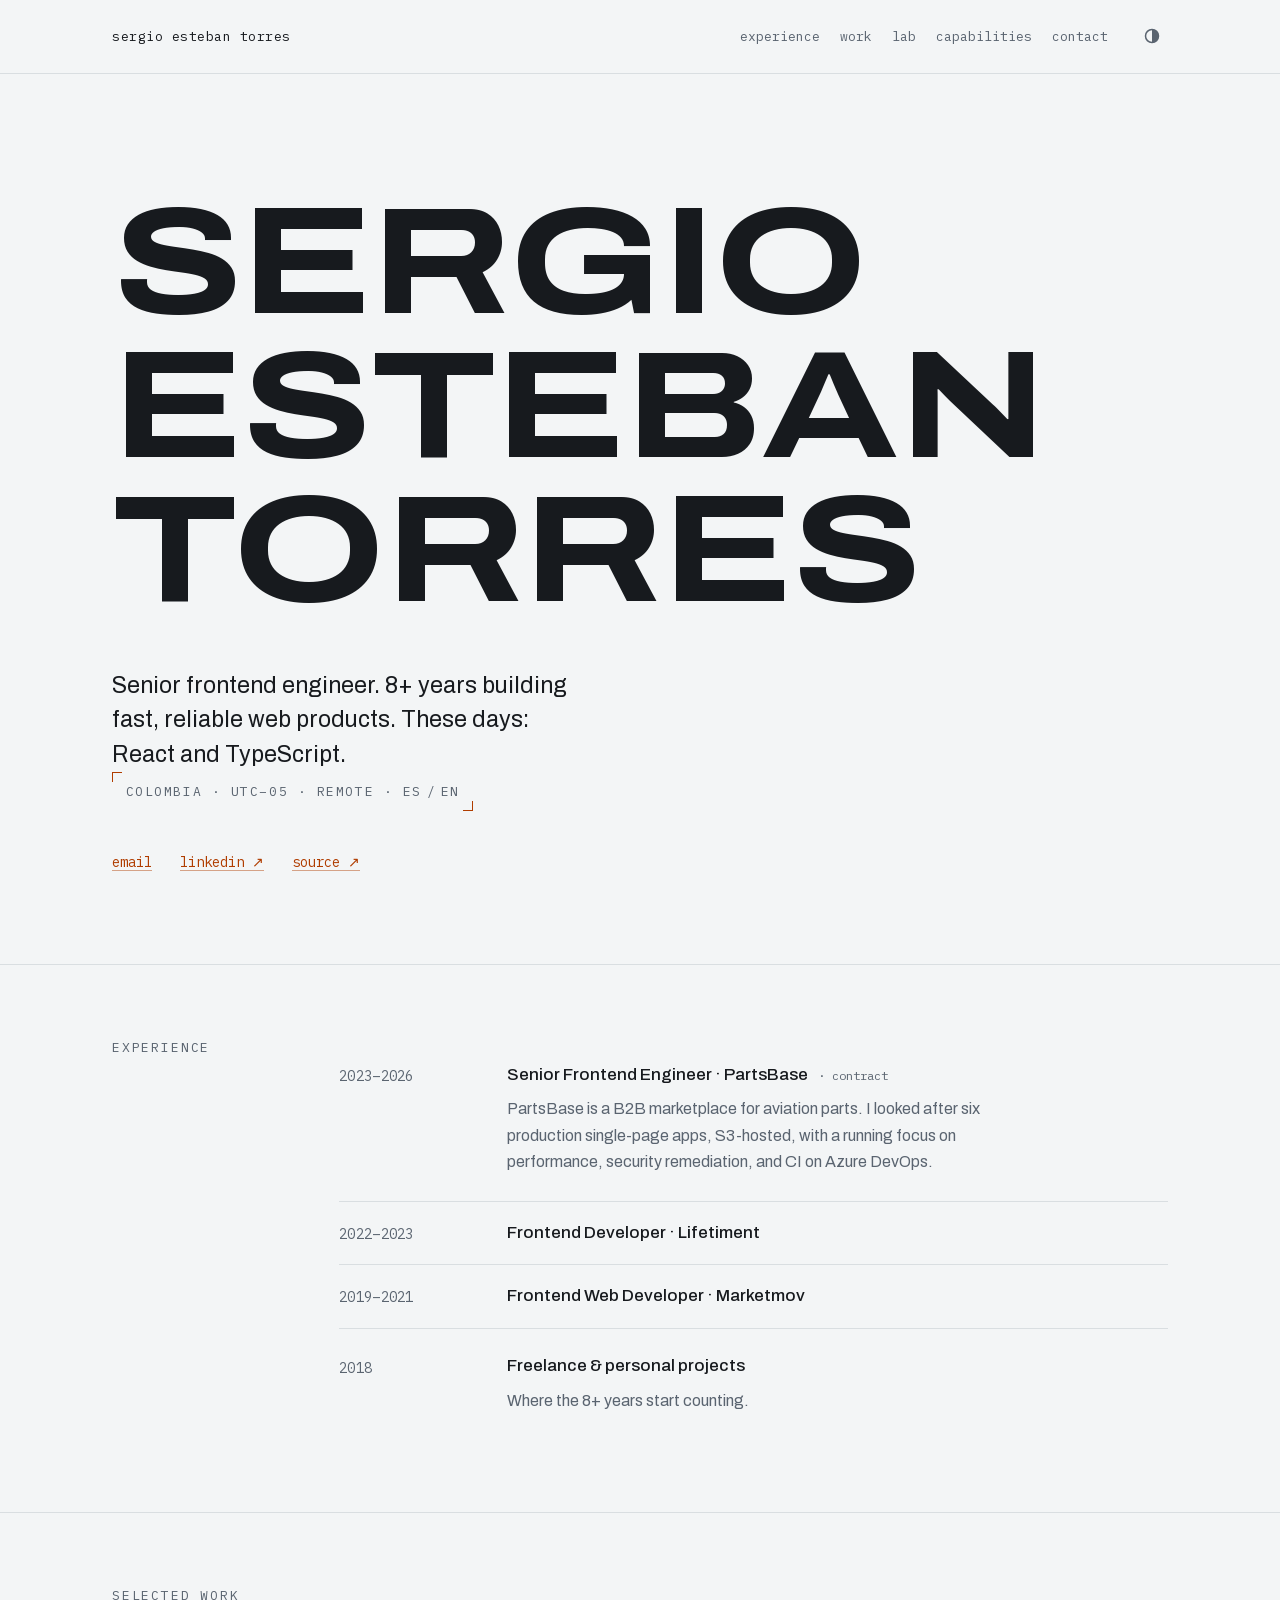
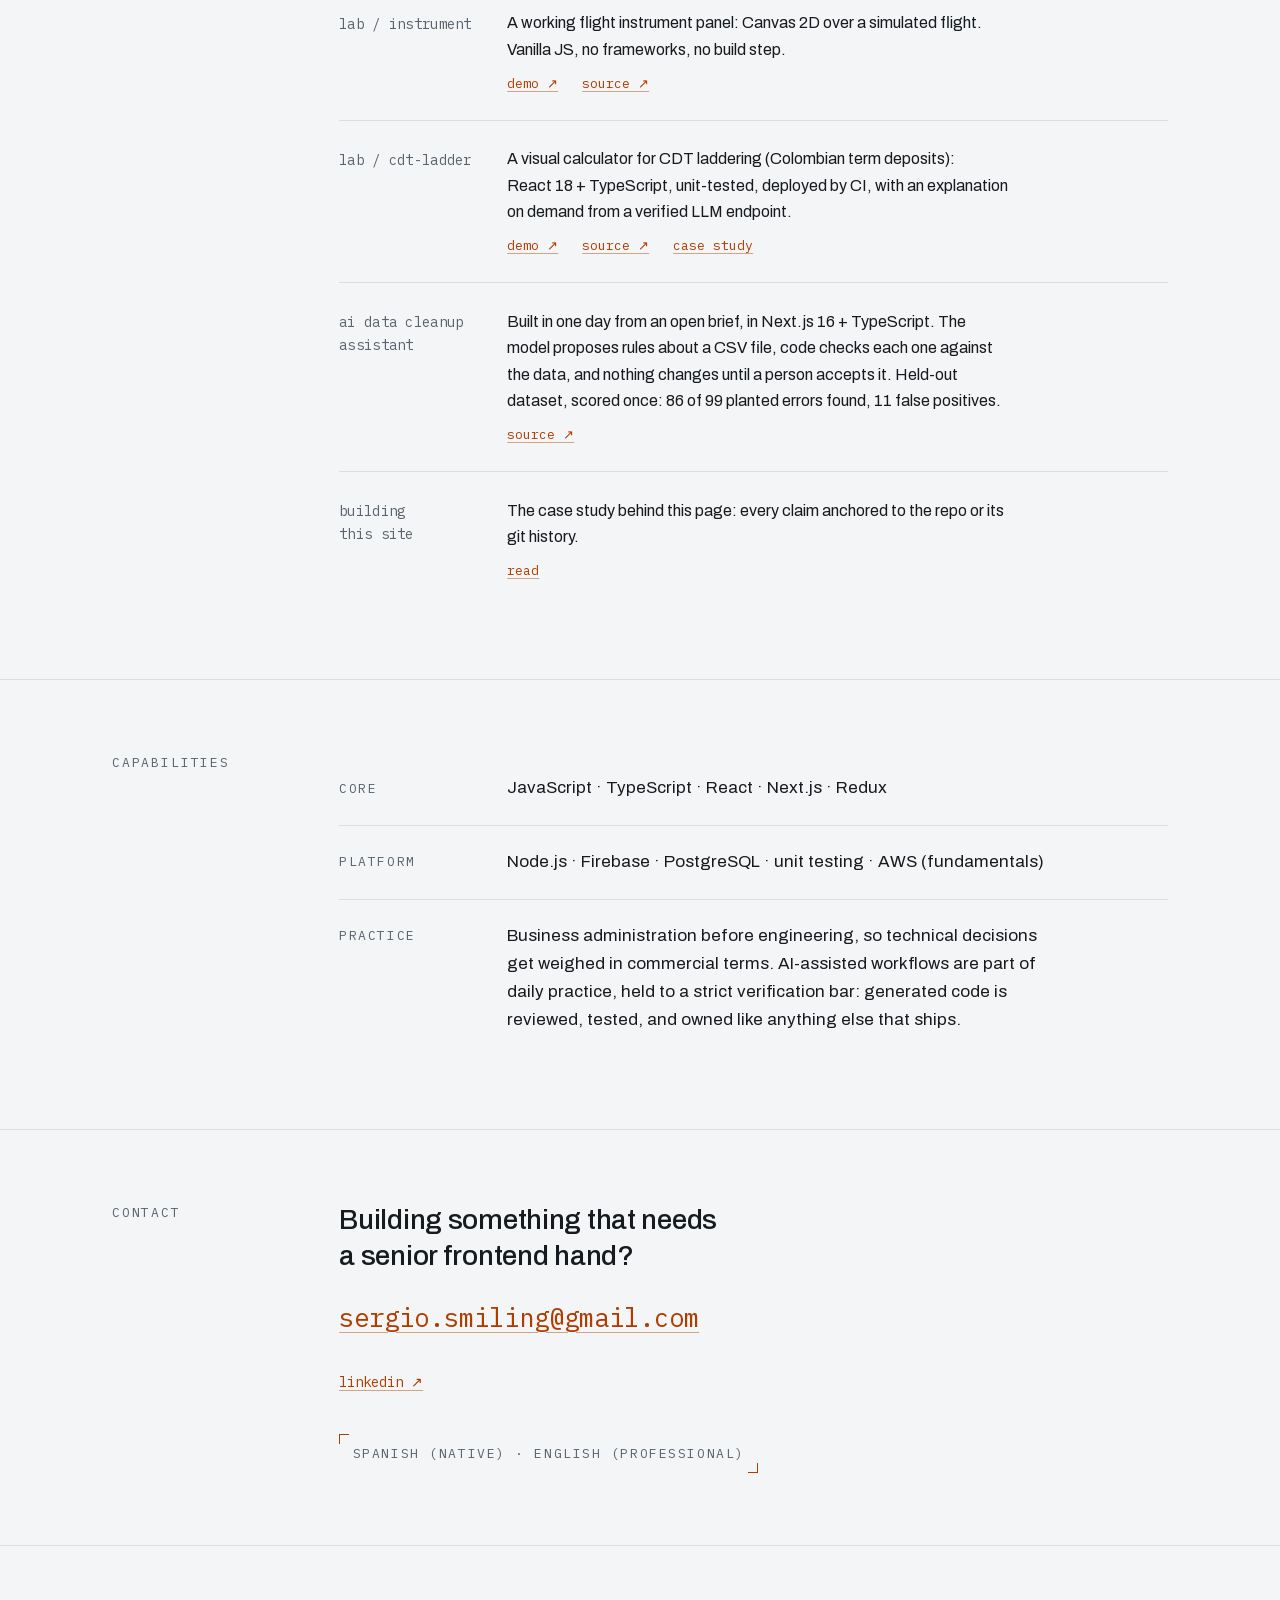
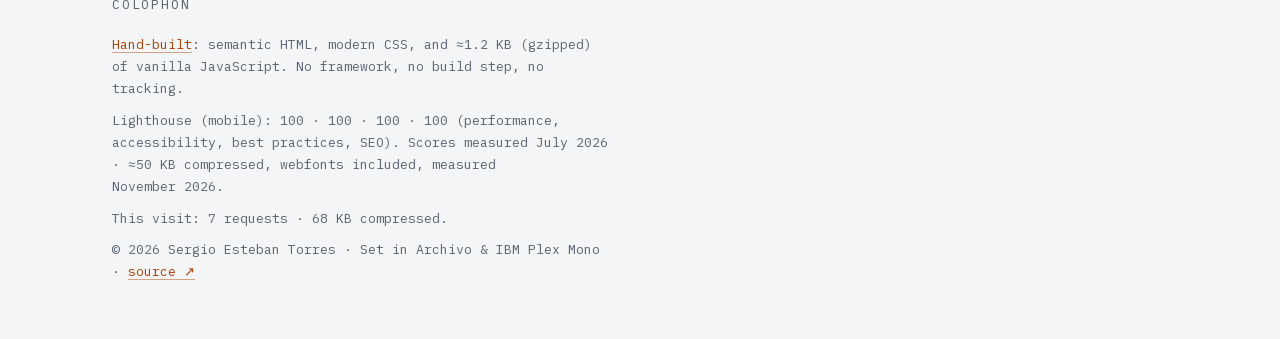
==== commit 5745b3ed: "colophon: the weight claim moves to ≈50 KB, measured November 2026 The Lighthouse scores keep their " ====
--- a/index.html
+++ b/index.html
@@ -189,7 +189,7 @@
   <footer class="colophon">
     <p class="label">Colophon</p>
     <p><a href="/notes/building-this-site.html">Hand-built</a>: semantic HTML, modern CSS, and ≈1.2&nbsp;KB (gzipped) of vanilla JavaScript. No framework, no build step, no tracking.</p>
-    <p id="scores">Lighthouse (mobile): 100&nbsp;·&nbsp;100&nbsp;·&nbsp;100&nbsp;·&nbsp;100 (performance, accessibility, best&nbsp;practices, SEO). Measured July&nbsp;2026 · ≈49&nbsp;KB compressed, webfonts included.</p>
+    <p id="scores">Lighthouse (mobile): 100&nbsp;·&nbsp;100&nbsp;·&nbsp;100&nbsp;·&nbsp;100 (performance, accessibility, best&nbsp;practices, SEO). Scores measured July&nbsp;2026 · ≈50&nbsp;KB compressed, webfonts included, measured November&nbsp;2026.</p>
     <p id="visit" hidden>This visit: <span id="visit-n">—</span>&nbsp;requests · <span id="visit-kb">—</span> compressed.</p>
     <p>© 2026 Sergio Esteban Torres · Set in Archivo &amp; IBM&nbsp;Plex&nbsp;Mono · <a href="https://github.com/estebancitox/estebancitox.github.io">source&nbsp;<span aria-hidden="true">↗</span></a></p>
   </footer>
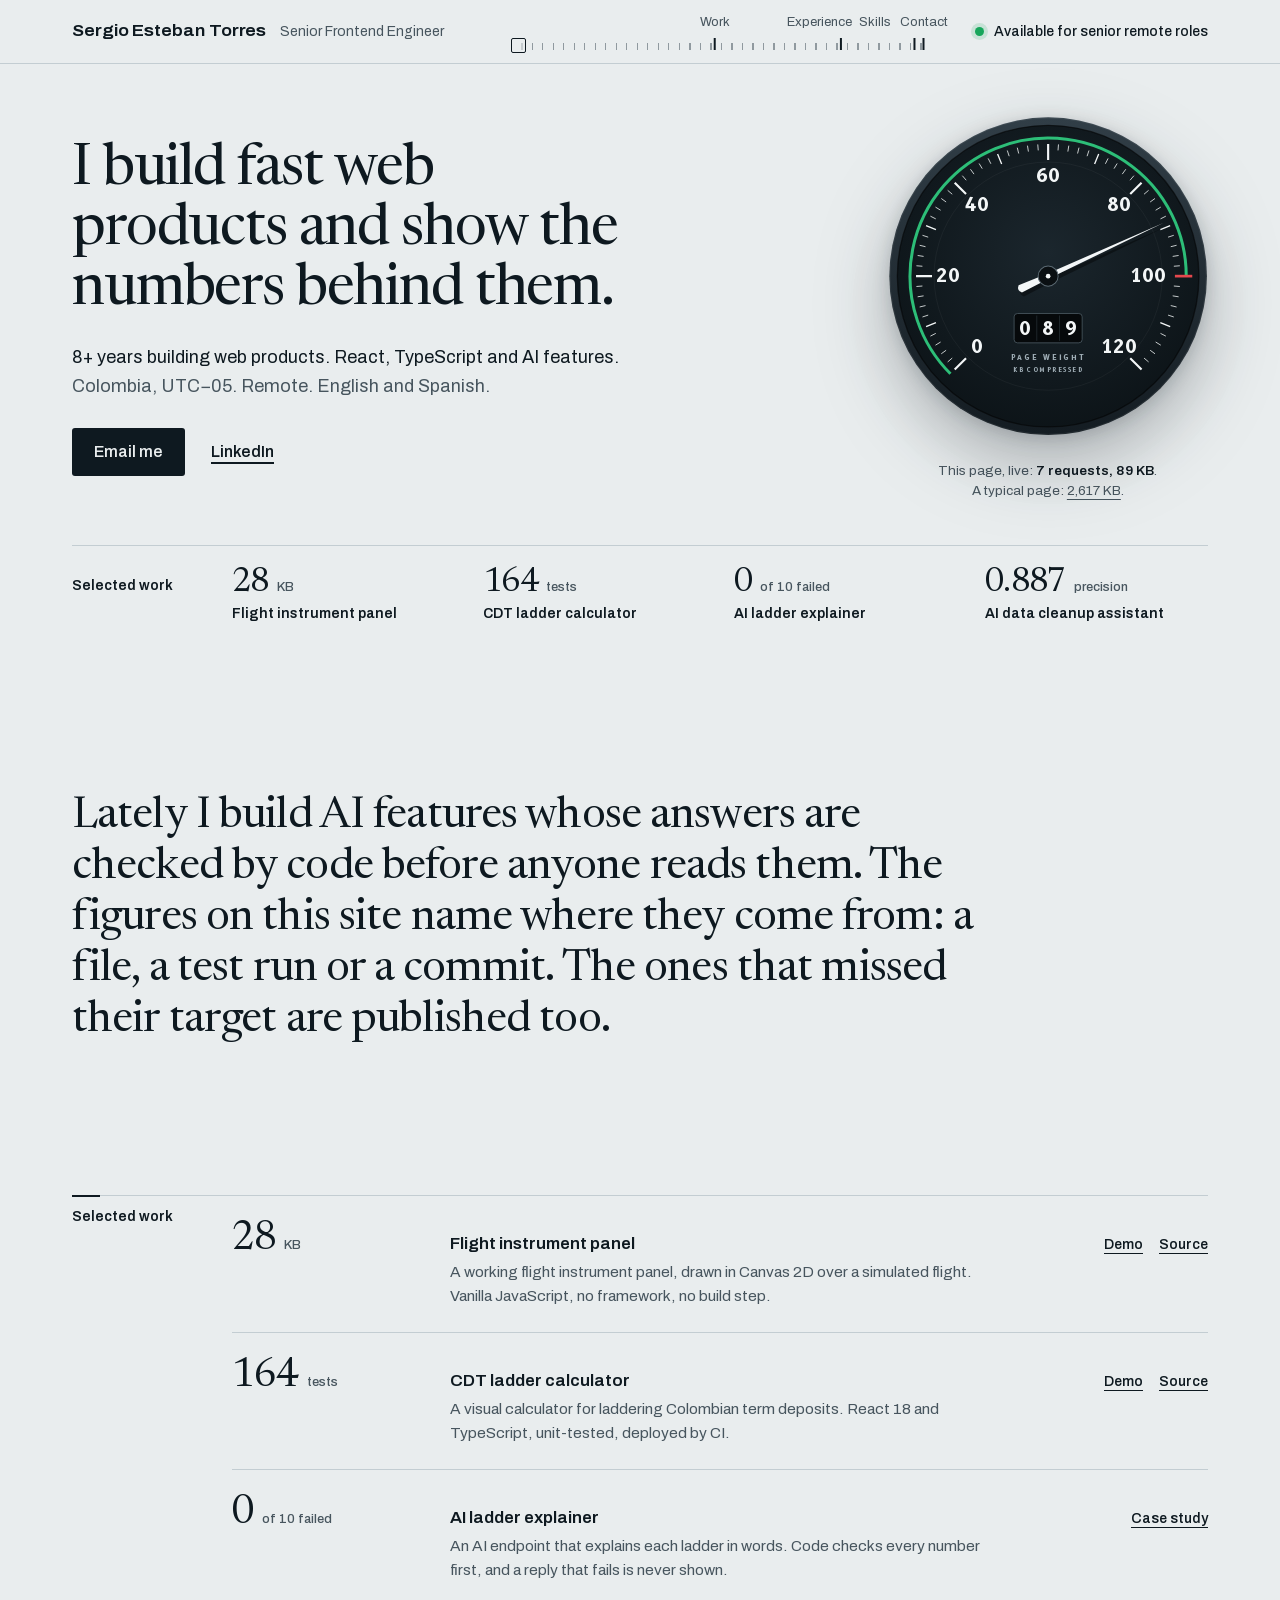
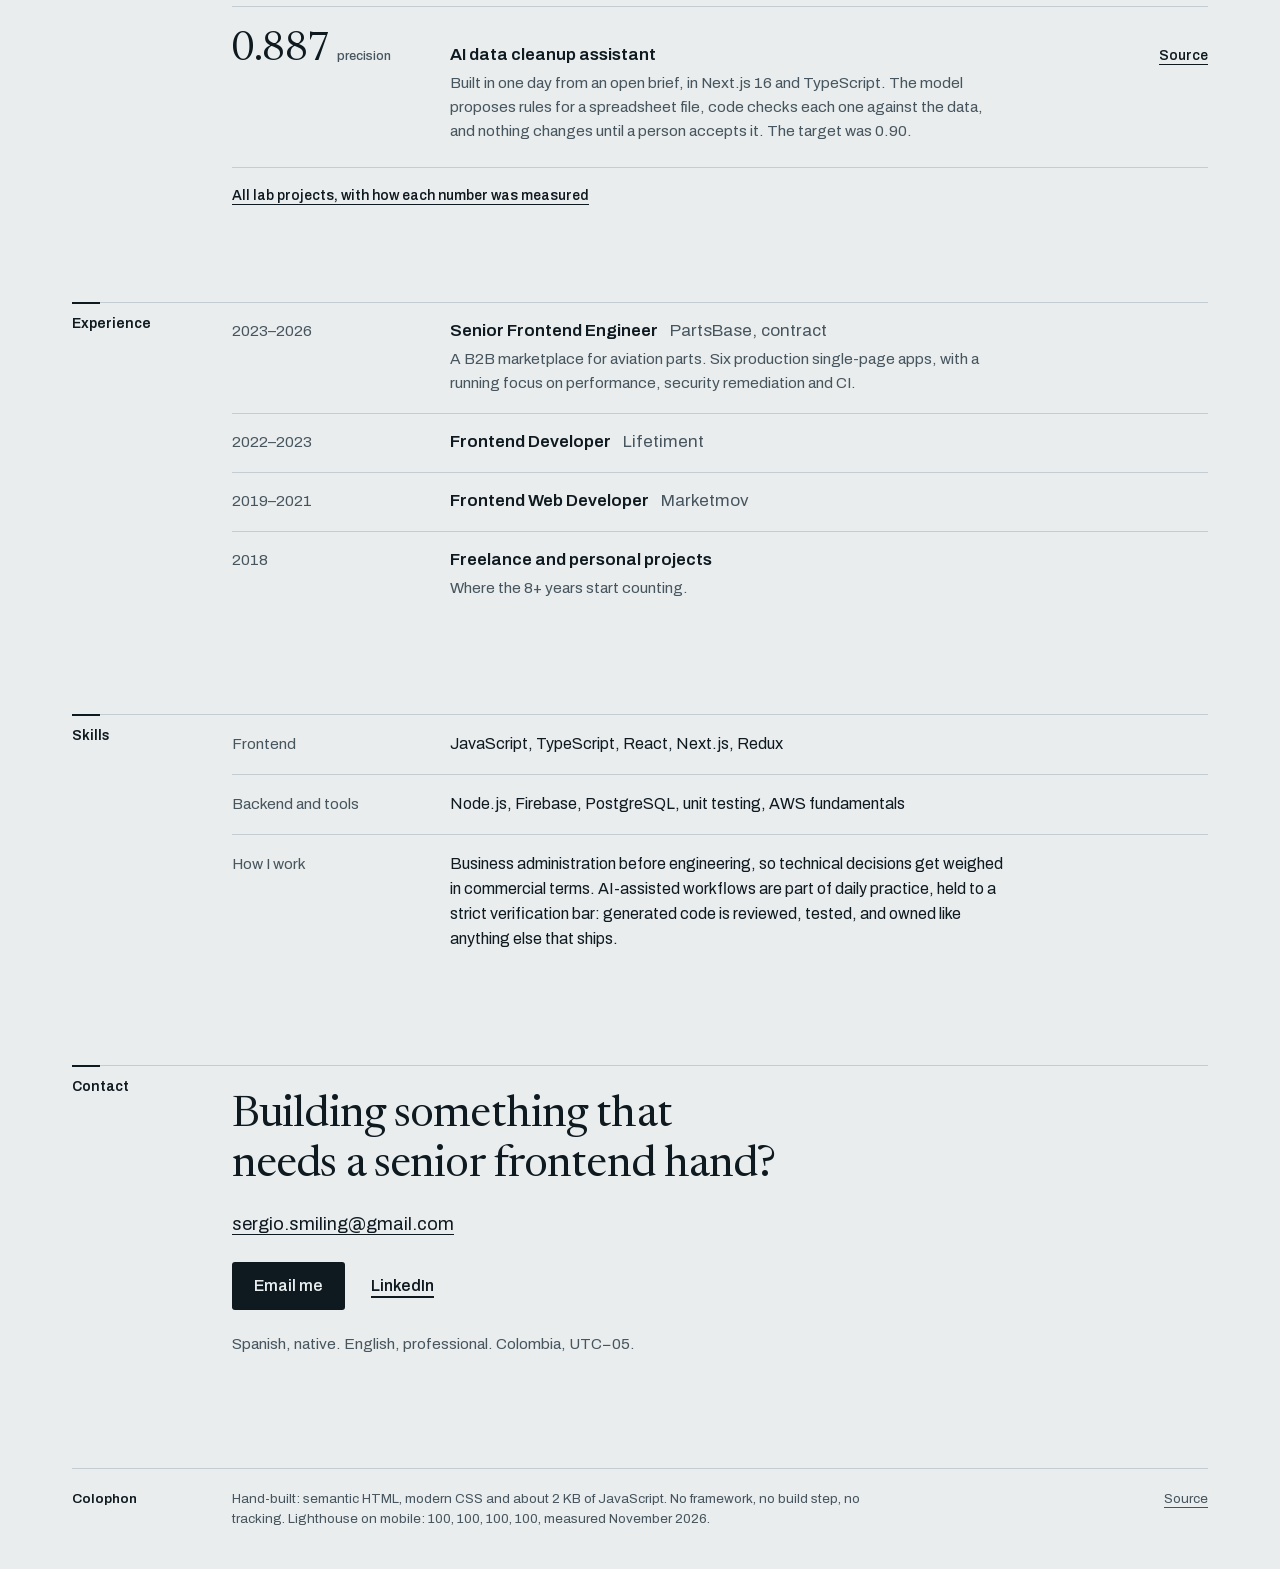
==== commit e3e01025: "home: the n1 design replaces the old skin; the gauge reads this page's own 62 KB Built from the prot" ====
--- a/index.html
+++ b/index.html
@@ -1,44 +1,43 @@
 <!doctype html>
 <!--
   Hand-built. No framework, no build step - what you read here is what was written.
-  The colophon at the bottom measures this visit while you read it.
+  The gauge measures this visit while you read it.
   sergio.smiling@gmail.com
 -->
 <html lang="en">
 <head>
   <meta charset="utf-8">
   <meta name="viewport" content="width=device-width, initial-scale=1">
-  <script>(()=>{try{const t=localStorage.getItem("theme");if(t==="dark"||t==="light")document.documentElement.dataset.theme=t}catch(e){}})()</script>
+  <script>document.documentElement.className="js"</script>
 
   <title>Sergio Esteban Torres · Senior Frontend Engineer</title>
-  <meta name="description" content="Senior frontend engineer. 8+ years building fast, reliable web products, most recently in React and TypeScript for a B2B aviation marketplace. Colombia · remote.">
+  <meta name="description" content="Senior frontend engineer in Colombia. 8+ years building fast web products. Lately: React, TypeScript and AI features. Available for senior remote roles.">
   <link rel="canonical" href="https://estebancitox.github.io/">
-  <meta name="color-scheme" content="light dark">
-  <meta name="theme-color" media="(prefers-color-scheme: light)" content="#F3F5F6">
-  <meta name="theme-color" media="(prefers-color-scheme: dark)" content="#14171B">
+  <meta name="color-scheme" content="light">
+  <meta name="theme-color" content="#E9EDEE">
 
   <meta property="og:type" content="website">
   <meta property="og:url" content="https://estebancitox.github.io/">
   <meta property="og:title" content="Sergio Esteban Torres · Senior Frontend Engineer">
-  <meta property="og:description" content="8+ years building fast, reliable web products. React &amp; TypeScript · Colombia · remote.">
+  <meta property="og:description" content="I build fast web products and show the numbers behind them. React, TypeScript and AI features. Available for senior remote roles.">
   <meta property="og:image" content="https://estebancitox.github.io/assets/og.png">
   <meta property="og:image:width" content="1200">
   <meta property="og:image:height" content="630">
   <meta property="og:image:alt" content="Sergio Esteban Torres, senior frontend engineer, Colombia (remote)">
   <meta name="twitter:card" content="summary_large_image">
   <meta name="twitter:title" content="Sergio Esteban Torres · Senior Frontend Engineer">
-  <meta name="twitter:description" content="8+ years building fast, reliable web products. React &amp; TypeScript · Colombia · remote.">
+  <meta name="twitter:description" content="I build fast web products and show the numbers behind them. React, TypeScript and AI features. Available for senior remote roles.">
   <meta name="twitter:image" content="https://estebancitox.github.io/assets/og.png">
 
   <link rel="icon" href="/assets/favicon.svg" type="image/svg+xml">
   <link rel="icon" href="/assets/favicon.ico" sizes="48x48">
   <link rel="apple-touch-icon" href="/assets/apple-touch-icon.png">
 
-  <link rel="preload" href="/fonts/archivo-expanded-700.woff2" as="font" type="font/woff2" crossorigin>
-  <link rel="preload" href="/fonts/archivo-400.woff2" as="font" type="font/woff2" crossorigin>
-  <link rel="preload" href="/fonts/plexmono-400.woff2" as="font" type="font/woff2" crossorigin>
-  <link rel="stylesheet" href="/css/main.css">
-  <script src="/js/main.js" defer></script>
+  <link rel="preload" href="/fonts/newsreader-opsz-400.woff2" as="font" type="font/woff2" crossorigin>
+  <link rel="preload" href="/fonts/archivo-wght.woff2" as="font" type="font/woff2" crossorigin>
+  <link rel="preload" href="/fonts/archivo-name-650.woff2" as="font" type="font/woff2" crossorigin>
+  <link rel="stylesheet" href="/css/site.css">
+  <script src="/js/site.js" defer></script>
 
   <script type="application/ld+json">
   {
@@ -60,138 +59,215 @@
 <body>
   <a class="skip" href="#main">Skip to content</a>
 
-  <header class="site-head">
-    <a class="wordmark" href="/">sergio esteban torres</a>
-    <nav aria-label="Sections">
-      <a href="#experience">Experience</a>
-      <a href="#work">Work</a>
-      <a href="/lab/">Lab</a>
-      <a href="#capabilities">Capabilities</a>
-      <a href="#contact">Contact</a>
+  <header class="head">
+    <div class="id">
+      <h1 data-fact="who">Sergio Esteban Torres</h1>
+      <p class="title" data-fact="seniority-title">Senior Frontend Engineer</p>
+    </div>
+    <nav class="tape" aria-label="Sections">
+      <ol role="list">
+        <li><a href="#work">Work</a></li>
+        <li><a href="#experience">Experience</a></li>
+        <li><a href="#capabilities">Skills</a></li>
+        <li><a href="#contact">Contact</a></li>
+      </ol>
     </nav>
-    <button id="theme-toggle" type="button" hidden aria-label="Switch theme">
-      <svg viewBox="0 0 16 16" width="16" height="16" aria-hidden="true">
-        <circle cx="8" cy="8" r="6.5" fill="none" stroke="currentColor" stroke-width="1.5"/>
-        <path d="M8 1.5 a6.5 6.5 0 0 1 0 13 Z" fill="currentColor"/>
-      </svg>
-    </button>
+    <p class="avail" data-fact="availability">Available for senior remote roles</p>
+    <a class="menu" href="#menu">Menu</a>
   </header>
 
   <main id="main">
     <section class="hero">
-      <h1 class="name"><span>Sergio</span> <span>Esteban</span> <span>Torres</span></h1>
-      <p class="standfirst">Senior frontend engineer. 8+&nbsp;years building fast, reliable web products. These days: React and TypeScript.</p>
-      <p class="dataline">Colombia&nbsp;· UTC−05&nbsp;· Remote&nbsp;· ES&thinsp;/&thinsp;EN</p>
-      <ul class="links" role="list">
-        <li><a href="mailto:sergio.smiling@gmail.com">email</a></li>
-        <li><a href="https://www.linkedin.com/in/sergioestebantorres">linkedin&nbsp;<span aria-hidden="true">↗</span></a></li>
-        <li><a href="https://github.com/estebancitox/estebancitox.github.io">source&nbsp;<span aria-hidden="true">↗</span></a></li>
-      </ul>
-    </section>
-
-    <section id="experience" class="section">
+      <div class="pitch">
+        <p class="lead" data-fact="what">I build fast web products and show the numbers behind them.</p>
+        <p class="years" data-fact="seniority-years">8+&nbsp;years building web products. React, TypeScript and AI&nbsp;features.</p>
+        <p class="where" data-fact="where">Colombia, UTC−05. Remote. English and Spanish.</p>
+        <div class="cta" data-fact="contact">
+          <a class="btn" href="mailto:sergio.smiling@gmail.com">Email me</a>
+          <a class="link" href="https://www.linkedin.com/in/sergioestebantorres">LinkedIn</a>
+        </div>
+      </div>
+      <figure class="gauge">
+        <svg viewBox="0 0 480 480" role="img" aria-label="Gauge: this page weighs 62 kilobytes compressed, under a limit of 100">
+          <defs>
+            <radialGradient id="dial" cx="50%" cy="42%" r="62%"><stop offset="0" stop-color="#1B262D"/><stop offset="1" stop-color="#0C1317"/></radialGradient>
+            <linearGradient id="bezel" x1="0" y1="0" x2="0" y2="1"><stop offset="0" stop-color="#313E47"/><stop offset="1" stop-color="#141C22"/></linearGradient>
+          </defs>
+          <circle cx="240" cy="240" r="238" fill="url(#bezel)"/>
+          <circle cx="240" cy="240" r="226" fill="url(#dial)"/>
+          <g fill="none">
+            <circle cx="240" cy="240" r="226" stroke="#000" stroke-opacity=".55" stroke-width="2"/>
+            <circle cx="240" cy="240" r="237" stroke="#fff" stroke-opacity=".1"/>
+            <circle cx="240" cy="240" r="171" stroke="#fff" stroke-opacity=".07"/>
+            <path d="M93.63 386.37A207 207 0 1 1 447 240" stroke="#2DBE78" stroke-width="4.5"/>
+            <path d="M430 240L456 240" stroke="#E5484D" stroke-width="4"/>
+            <g stroke="#F3F6F7">
+              <path stroke-width="3.2" d="M99.99 380.01L116.96 363.04M42 240L66 240M99.99 99.99L116.96 116.96M240 42L240 66M380.01 99.99L363.04 116.96M380.01 380.01L363.04 363.04"/>
+              <path stroke-width="2" d="M57.07 315.77L71.85 309.65M57.07 164.23L71.85 170.35M164.23 57.07L170.35 71.85M315.77 57.07L309.65 71.85M422.93 164.23L408.15 170.35M422.93 315.77L408.15 309.65"/>
+              <path stroke-width="1.2" d="M89.44 368.59L96.28 362.75M79.81 356.38L87.1 351.09M71.18 343.45L78.85 338.75M63.58 329.89L71.6 325.8M51.69 301.19L60.25 298.4M47.47 286.22L56.22 284.12M44.44 270.97L53.33 269.57M42.61 255.53L51.58 254.83M42.61 224.47L51.58 225.17M44.44 209.03L53.33 210.43M47.47 193.78L56.22 195.88M51.69 178.81L60.25 181.6M63.58 150.11L71.6 154.2M71.18 136.55L78.85 141.25M79.81 123.62L87.1 128.91M89.44 111.41L96.28 117.25M111.41 89.44L117.25 96.28M123.62 79.81L128.91 87.1M136.55 71.18L141.25 78.85M150.11 63.58L154.2 71.6M178.81 51.69L181.6 60.25M193.78 47.47L195.88 56.22M209.03 44.44L210.43 53.33M224.47 42.61L225.17 51.58M255.53 42.61L254.83 51.58M270.97 44.44L269.57 53.33M286.22 47.47L284.12 56.22M301.19 51.69L298.4 60.25M329.89 63.58L325.8 71.6M343.45 71.18L338.75 78.85M356.38 79.81L351.09 87.1M368.59 89.44L362.75 96.28M390.56 111.41L383.72 117.25M400.19 123.62L392.9 128.91M408.82 136.55L401.15 141.25M416.42 150.11L408.4 154.2M428.31 178.81L419.75 181.6M432.53 193.78L423.78 195.88M435.56 209.03L426.67 210.43M437.39 224.47L428.42 225.17M437.39 255.53L428.42 254.83M435.56 270.97L426.67 269.57M432.53 286.22L423.78 284.12M428.31 301.19L419.75 298.4M416.42 329.89L408.4 325.8M408.82 343.45L401.15 338.75M400.19 356.38L392.9 351.09M390.56 368.59L383.72 362.75"/>
+            </g>
+          </g>
+          <rect x="189" y="296" width="102" height="44" rx="5" fill="#06090B" stroke="#4A5861" stroke-width="1.25"/>
+          <path d="M223 299L223 337M257 299L257 337" stroke="#2B363D"/>
+          <g class="scale" fill="#F3F6F7">
+            <text x="133.93" y="346.07">0</text>
+            <text x="90" y="240">20</text>
+            <text x="133.93" y="133.93">40</text>
+            <text x="240" y="90">60</text>
+            <text x="346.07" y="133.93">80</text>
+            <text x="390" y="240">100</text>
+            <text x="346.07" y="346.07">120</text>
+            <text class="digit" x="206" y="319">0</text>
+            <text class="digit" x="240" y="319">6</text>
+            <text class="digit" x="274" y="319">2</text>
+          </g>
+          <g fill="#9FADB5">
+            <text x="240" y="366" font-size="11" letter-spacing="2.6">PAGE WEIGHT</text>
+            <text x="240" y="384" font-size="9" letter-spacing="2.2">KB COMPRESSED</text>
+          </g>
+          <g transform="translate(243 246)" opacity=".38">
+            <path class="needle" transform="rotate(4.5)" d="M0-190L3.6-4L6 46Q0 52-6 46L-3.6-4Z"/>
+          </g>
+          <g transform="translate(240 240)">
+            <path class="needle" transform="rotate(4.5)" fill="#F3F6F7" d="M0-190L3.6-4L6 46Q0 52-6 46L-3.6-4Z"/>
+            <circle r="15" fill="#0A0F12" stroke="#5B6972" stroke-width="1.5"/>
+            <circle r="3.5" fill="#F3F6F7"/>
+          </g>
+        </svg>
+        <figcaption>This page, <span class="live">live</span><noscript>measured November&nbsp;2026</noscript>: <strong><span id="visit-n">8</span>&nbsp;requests, <span id="visit-kb">62&nbsp;KB</span></strong>.<br>A typical page: <a href="https://httparchive.org/reports/page-weight">2,617&nbsp;KB</a>.</figcaption>
+      </figure>
+    </section>
+
+    <section class="tally" aria-label="Selected work, in numbers">
+      <h2>Selected work</h2>
+      <a href="#work"><span class="fig"><span class="num">28</span> <span class="unit">KB</span></span> <span class="what">Flight instrument panel</span></a>
+      <a href="#work"><span class="fig"><span class="num">164</span> <span class="unit">tests</span></span> <span class="what">CDT ladder calculator</span></a>
+      <a href="#work"><span class="fig"><span class="num">0</span> <span class="unit">of 10 failed</span></span> <span class="what">AI ladder explainer</span></a>
+      <a href="#work"><span class="fig"><span class="num">0.887</span> <span class="unit">precision</span></span> <span class="what">AI data cleanup assistant</span></a>
+    </section>
+
+    <section class="manifesto">
+      <p class="say"><span class="w" style="--i:0">Lately</span> <span class="w" style="--i:1">I</span> <span class="w" style="--i:2">build</span> <span class="w" style="--i:3">AI</span> <span class="w" style="--i:4">features</span> <span class="w" style="--i:5">whose</span> <span class="w" style="--i:6">answers</span> <span class="w" style="--i:7">are</span> <span class="w" style="--i:8">checked</span> <span class="w" style="--i:9">by</span> <span class="w" style="--i:10">code</span> <span class="w" style="--i:11">before</span> <span class="w" style="--i:12">anyone</span> <span class="w" style="--i:13">reads</span> <span class="w" style="--i:14">them.</span> <span class="w" style="--i:15">The</span> <span class="w" style="--i:16">figures</span> <span class="w" style="--i:17">on</span> <span class="w" style="--i:18">this</span> <span class="w" style="--i:19">site</span> <span class="w" style="--i:20">name</span> <span class="w" style="--i:21">where</span> <span class="w" style="--i:22">they</span> <span class="w" style="--i:23">come</span> <span class="w" style="--i:24">from:</span> <span class="w" style="--i:25">a</span> <span class="w" style="--i:26">file,</span> <span class="w" style="--i:27">a</span> <span class="w" style="--i:28">test</span> <span class="w" style="--i:29">run</span> <span class="w" style="--i:30">or</span> <span class="w" style="--i:31">a</span> <span class="w" style="--i:32">commit.</span> <span class="w" style="--i:33">The</span> <span class="w" style="--i:34">ones</span> <span class="w" style="--i:35">that</span> <span class="w" style="--i:36">missed</span> <span class="w" style="--i:37">their</span> <span class="w" style="--i:38">target</span> <span class="w" style="--i:39">are</span> <span class="w" style="--i:40">published</span> <span class="w" style="--i:41">too.</span></p>
+    </section>
+
+    <section id="work" class="block">
+      <h2>Selected work</h2>
+      <div>
+        <ul class="rows" role="list">
+          <li class="row">
+            <p class="fig"><span class="num">28</span> <span class="unit">KB</span></p>
+            <div class="body">
+              <h3>Flight instrument panel</h3>
+              <p>A working flight instrument panel, drawn in Canvas 2D over a simulated flight. Vanilla JavaScript, no framework, no build step.</p>
+            </div>
+            <p class="links"><a href="https://estebancitox.github.io/lab-instrument/">Demo</a> <a href="https://github.com/estebancitox/lab-instrument">Source</a></p>
+          </li>
+          <li class="row">
+            <p class="fig"><span class="num">164</span> <span class="unit">tests</span></p>
+            <div class="body">
+              <h3>CDT ladder calculator</h3>
+              <p>A visual calculator for laddering Colombian term deposits. React 18 and TypeScript, unit-tested, deployed by CI.</p>
+            </div>
+            <p class="links"><a href="https://estebancitox.github.io/lab-cdt-ladder/">Demo</a> <a href="https://github.com/estebancitox/lab-cdt-ladder">Source</a></p>
+          </li>
+          <li class="row">
+            <p class="fig"><span class="num">0</span> <span class="unit">of 10 failed</span></p>
+            <div class="body">
+              <h3>AI ladder explainer</h3>
+              <p>An AI endpoint that explains each ladder in words. Code checks every number first, and a reply that fails is never shown.</p>
+            </div>
+            <p class="links"><a href="/notes/cdt-ladder-api.html">Case study</a></p>
+          </li>
+          <li class="row">
+            <p class="fig"><span class="num">0.887</span> <span class="unit">precision</span></p>
+            <div class="body">
+              <h3>AI data cleanup assistant</h3>
+              <p>Built in one day from an open brief, in Next.js 16 and TypeScript. The model proposes rules for a spreadsheet file, code checks each one against the data, and nothing changes until a person accepts it. The target was 0.90.</p>
+            </div>
+            <p class="links"><a href="https://github.com/estebancitox/ai-data-cleanup-assistant">Source</a></p>
+          </li>
+        </ul>
+        <p class="all"><a href="/lab/">All lab projects, with how each number was measured</a></p>
+      </div>
+    </section>
+
+    <section id="experience" class="block">
       <h2>Experience</h2>
-      <ol class="log" role="list" reversed>
-        <li class="entry">
-          <p class="entry-when"><time datetime="2023">2023</time>–<time datetime="2026">2026</time></p>
-          <div class="entry-body">
-            <h3 class="entry-role">Senior Frontend Engineer · PartsBase <span class="entry-tag">contract</span></h3>
-            <p class="entry-detail">PartsBase is a B2B marketplace for aviation parts. I looked after six production single-page apps, S3-hosted, with a running focus on performance, security remediation, and CI on Azure&nbsp;DevOps.</p>
-          </div>
-        </li>
-        <li class="entry">
-          <p class="entry-when"><time datetime="2022">2022</time>–<time datetime="2023">2023</time></p>
-          <div class="entry-body">
-            <h3 class="entry-role">Frontend Developer · Lifetiment</h3>
-          </div>
-        </li>
-        <li class="entry">
-          <p class="entry-when"><time datetime="2019">2019</time>–<time datetime="2021">2021</time></p>
-          <div class="entry-body">
-            <h3 class="entry-role">Frontend Web Developer · Marketmov</h3>
-          </div>
-        </li>
-        <li class="entry">
-          <p class="entry-when"><time datetime="2018">2018</time></p>
-          <div class="entry-body">
-            <h3 class="entry-role">Freelance &amp; personal projects</h3>
-            <p class="entry-detail">Where the 8+ years start counting.</p>
+      <ol class="rows" role="list" reversed>
+        <li class="row">
+          <p class="when"><time datetime="2023">2023</time>–<time datetime="2026">2026</time></p>
+          <div class="body">
+            <h3><span>Senior Frontend Engineer</span> <span class="org">PartsBase, contract</span></h3>
+            <p>A B2B marketplace for aviation parts. Six production single-page apps, with a running focus on performance, security remediation and CI.</p>
+          </div>
+        </li>
+        <li class="row">
+          <p class="when"><time datetime="2022">2022</time>–<time datetime="2023">2023</time></p>
+          <div class="body">
+            <h3><span>Frontend Developer</span> <span class="org">Lifetiment</span></h3>
+          </div>
+        </li>
+        <li class="row">
+          <p class="when"><time datetime="2019">2019</time>–<time datetime="2021">2021</time></p>
+          <div class="body">
+            <h3><span>Frontend Web Developer</span> <span class="org">Marketmov</span></h3>
+          </div>
+        </li>
+        <li class="row">
+          <p class="when"><time datetime="2018">2018</time></p>
+          <div class="body">
+            <h3>Freelance and personal projects</h3>
+            <p>Where the 8+ years start counting.</p>
           </div>
         </li>
       </ol>
     </section>
 
-    <section id="work" class="section">
-      <h2>Selected work</h2>
-      <ul class="log" role="list">
-        <li class="entry">
-          <h3 class="entry-key">lab / instrument</h3>
-          <div class="entry-body">
-            <p class="entry-detail">A working flight instrument panel: Canvas&nbsp;2D over a simulated flight. Vanilla&nbsp;JS, no frameworks, no build step.</p>
-            <p class="entry-links"><a href="https://estebancitox.github.io/lab-instrument/">demo&nbsp;<span aria-hidden="true">↗</span></a> <a href="https://github.com/estebancitox/lab-instrument">source&nbsp;<span aria-hidden="true">↗</span></a></p>
-          </div>
-        </li>
-        <li class="entry">
-          <h3 class="entry-key">lab / cdt-ladder</h3>
-          <div class="entry-body">
-            <p class="entry-detail">A visual calculator for CDT laddering (Colombian term deposits): React&nbsp;18 + TypeScript, unit-tested, deployed by&nbsp;CI, with an explanation on demand from a verified LLM endpoint.</p>
-            <p class="entry-links"><a href="https://estebancitox.github.io/lab-cdt-ladder/">demo&nbsp;<span aria-hidden="true">↗</span></a> <a href="https://github.com/estebancitox/lab-cdt-ladder">source&nbsp;<span aria-hidden="true">↗</span></a> <a href="/notes/cdt-ladder-api.html">case&nbsp;study</a></p>
-          </div>
-        </li>
-        <li class="entry">
-          <h3 class="entry-key">ai data cleanup assistant</h3>
-          <div class="entry-body">
-            <p class="entry-detail">Built in one day from an open brief, in Next.js&nbsp;16 + TypeScript. The model proposes rules about a CSV file, code checks each one against the data, and nothing changes until a person accepts it. Held-out dataset, scored once: 86 of 99 planted errors found, 11 false positives.</p>
-            <p class="entry-links"><a href="https://github.com/estebancitox/ai-data-cleanup-assistant">source&nbsp;<span aria-hidden="true">↗</span></a></p>
-          </div>
-        </li>
-        <li class="entry">
-          <h3 class="entry-key">building this site</h3>
-          <div class="entry-body">
-            <p class="entry-detail">The case study behind this page: every claim anchored to the repo or its git history.</p>
-            <p class="entry-links"><a href="/notes/building-this-site.html">read</a></p>
-          </div>
-        </li>
-      </ul>
-    </section>
-
-    <section id="capabilities" class="section">
-      <h2>Capabilities</h2>
-      <dl class="caps">
-        <div class="cap">
-          <dt>Core</dt>
-          <dd>JavaScript · TypeScript · React · Next.js · Redux</dd>
-        </div>
-        <div class="cap">
-          <dt>Platform</dt>
-          <dd>Node.js · Firebase · PostgreSQL · unit testing · AWS&nbsp;(fundamentals)</dd>
-        </div>
-        <div class="cap">
-          <dt>Practice</dt>
+    <section id="capabilities" class="block">
+      <h2>Skills</h2>
+      <dl class="rows">
+        <div class="row">
+          <dt>Frontend</dt>
+          <dd>JavaScript, TypeScript, React, Next.js, Redux</dd>
+        </div>
+        <div class="row">
+          <dt>Backend and tools</dt>
+          <dd>Node.js, Firebase, PostgreSQL, unit testing, AWS fundamentals</dd>
+        </div>
+        <div class="row">
+          <dt>How I work</dt>
           <dd>Business administration before engineering, so technical decisions get weighed in commercial terms. AI-assisted workflows are part of daily practice, held to a strict verification bar: generated code is reviewed, tested, and owned like anything else that ships.</dd>
         </div>
       </dl>
     </section>
 
-    <section id="contact" class="section">
+    <section id="contact" class="block">
       <h2>Contact</h2>
-      <div class="contact-body">
-        <p class="contact-lead">Building something that needs a senior frontend hand?</p>
-        <p class="contact-mail"><a href="mailto:sergio.smiling@gmail.com">sergio.smiling@gmail.com</a></p>
-        <ul class="links" role="list">
-          <li><a href="https://www.linkedin.com/in/sergioestebantorres">linkedin&nbsp;<span aria-hidden="true">↗</span></a></li>
-        </ul>
-        <p class="dataline">Spanish&nbsp;(native)&nbsp;· English&nbsp;(professional)</p>
+      <div class="reach">
+        <p class="ask">Building something that needs a senior frontend hand?</p>
+        <p class="mail"><a href="mailto:sergio.smiling@gmail.com">sergio.smiling@gmail.com</a></p>
+        <div class="cta">
+          <a class="btn" href="mailto:sergio.smiling@gmail.com">Email me</a>
+          <a class="link" href="https://www.linkedin.com/in/sergioestebantorres">LinkedIn</a>
+        </div>
+        <p class="langs">Spanish, native. English, professional. Colombia, UTC−05.</p>
       </div>
     </section>
   </main>
+
+  <nav id="menu" aria-label="Menu">
+    <ul role="list">
+      <li><a href="#work">Work</a></li>
+      <li><a href="#experience">Experience</a></li>
+      <li><a href="#capabilities">Skills</a></li>
+      <li><a href="#contact">Contact</a></li>
+    </ul>
+  </nav>
 
   <footer class="colophon">
     <p class="label">Colophon</p>
-    <p><a href="/notes/building-this-site.html">Hand-built</a>: semantic HTML, modern CSS, and ≈1.2&nbsp;KB (gzipped) of vanilla JavaScript. No framework, no build step, no tracking.</p>
-    <p id="scores">Lighthouse (mobile): 100&nbsp;·&nbsp;100&nbsp;·&nbsp;100&nbsp;·&nbsp;100 (performance, accessibility, best&nbsp;practices, SEO). Scores measured July&nbsp;2026 · ≈50&nbsp;KB compressed, webfonts included, measured November&nbsp;2026.</p>
-    <p id="visit" hidden>This visit: <span id="visit-n">—</span>&nbsp;requests · <span id="visit-kb">—</span> compressed.</p>
-    <p>© 2026 Sergio Esteban Torres · Set in Archivo &amp; IBM&nbsp;Plex&nbsp;Mono · <a href="https://github.com/estebancitox/estebancitox.github.io">source&nbsp;<span aria-hidden="true">↗</span></a></p>
+    <p>Hand-built: semantic HTML, modern CSS and about 2&nbsp;KB of JavaScript. No framework, no build step, no tracking. Lighthouse on mobile: 100, 100, 100, 100, measured November&nbsp;2026.</p>
+    <p class="src"><a href="https://github.com/estebancitox/estebancitox.github.io">Source</a></p>
   </footer>
 </body>
 </html>
--- a/css/site.css
+++ b/css/site.css
@@ -0,0 +1,813 @@
+/* ── Faces ─────────────────────────────────────────────── */
+
+@font-face {
+  font-family: "Newsreader";
+  font-weight: 400;
+  font-display: swap;
+  src: url("/fonts/newsreader-opsz-400.woff2") format("woff2");
+}
+@font-face {
+  font-family: "Archivo";
+  font-weight: 400 650;
+  font-display: swap;
+  src: url("/fonts/archivo-wght.woff2") format("woff2");
+}
+@font-face {
+  font-family: "Archivo Name";
+  font-weight: 650;
+  font-display: swap;
+  src: url("/fonts/archivo-name-650.woff2") format("woff2");
+}
+@font-face {
+  font-family: "B612";
+  font-weight: 700;
+  font-display: swap;
+  src: url("/fonts/b612-700.woff2") format("woff2");
+}
+
+/* Metric-matched fallbacks: text lays out on webfont metrics before swap.
+   size-adjust is tuned in Chrome so the first screen breaks into the same
+   lines with either face, from 320 px up; the overrides follow from it. */
+@font-face {
+  font-family: "Newsreader-fb";
+  src: local("Georgia");
+  size-adjust: 94.6%;
+  ascent-override: 77.70%;
+  descent-override: 28.01%;
+  line-gap-override: 0%;
+}
+@font-face {
+  font-family: "Archivo-fb";
+  font-weight: 400 500;
+  src: local("Arial");
+  size-adjust: 99.3%;
+  ascent-override: 88.42%;
+  descent-override: 21.15%;
+  line-gap-override: 0%;
+}
+@font-face {
+  font-family: "Archivo-fb";
+  font-weight: 550 650;
+  src: local("Arial Bold"), local("Arial-BoldMT");
+  size-adjust: 95.25%;
+  ascent-override: 92.18%;
+  descent-override: 22.05%;
+  line-gap-override: 0%;
+}
+@font-face {
+  font-family: "ArchivoName-fb";
+  src: local("Arial Bold"), local("Arial-BoldMT");
+  size-adjust: 110.86%;
+  ascent-override: 79.2%;
+  descent-override: 18.94%;
+  line-gap-override: 0%;
+}
+
+@layer reset, base, layout, components, motion, print;
+
+/* ── Reset ─────────────────────────────────────────────── */
+
+@layer reset {
+  *,
+  *::before,
+  *::after {
+    box-sizing: border-box;
+    margin: 0;
+  }
+  ol[role],
+  ul[role] {
+    padding: 0;
+    list-style: none;
+  }
+  svg {
+    display: block;
+  }
+}
+
+/* ── Tokens ────────────────────────────────────────────── */
+
+:root {
+  color-scheme: light;
+  --ground: #e9edee;
+  --ink: #0e1920;
+  --muted: #47555e;
+  --line: #c3cdd2;
+  --signal: #17a65b; /* the lamp only, never text */
+  --say-from: #76838a;
+  --say-wave: #0f8a4a;
+
+  --serif: "Newsreader", "Newsreader-fb", Georgia, serif;
+  --sans: "Archivo", "Archivo-fb", Arial, sans-serif;
+  --wide: "Archivo Name", "ArchivoName-fb", Arial, sans-serif;
+  --dial: "B612", Arial, sans-serif;
+
+  --pad: max(clamp(1.25rem, 5.6vw, 4.5rem), calc((100% - 71rem) / 2));
+  --ticks: repeating-linear-gradient(
+    90deg,
+    color-mix(in srgb, var(--muted) 55%, transparent) 0 1px,
+    transparent 1px 10.5px
+  );
+}
+
+/* The ruler marker's travel, 0 at the top of the page and 1 at the end.
+   Registered so the scroll timeline can interpolate it. */
+@property --travel {
+  syntax: "<number>";
+  inherits: false;
+  initial-value: 0;
+}
+
+/* ── Base ──────────────────────────────────────────────── */
+
+@layer base {
+  @media (prefers-reduced-motion: no-preference) {
+    html {
+      scroll-behavior: smooth;
+    }
+  }
+  body {
+    font: 400 1rem/1.5 var(--sans);
+    font-synthesis: none;
+    -webkit-font-smoothing: antialiased;
+    background: var(--ground);
+    color: var(--ink);
+  }
+  ::selection {
+    background: var(--ink);
+    color: var(--ground);
+  }
+  :focus-visible {
+    outline: 2px solid var(--ink);
+    outline-offset: 3px;
+    border-radius: 2px;
+  }
+  a {
+    color: inherit;
+    text-decoration: none;
+  }
+  a:hover {
+    color: var(--muted);
+  }
+  h1 {
+    font: 650 1rem/1.375rem var(--wide);
+    letter-spacing: -0.005em;
+  }
+  h2 {
+    font-size: 0.875rem;
+    line-height: 1.25rem;
+    font-weight: 600;
+  }
+  h3 {
+    font-size: 1.0625rem;
+    line-height: 1.5rem;
+    font-weight: 600;
+  }
+  .lead,
+  .say,
+  .ask,
+  .num {
+    font-family: var(--serif);
+    letter-spacing: -0.02em;
+  }
+  .skip {
+    position: absolute;
+    left: -100vw;
+    top: 0;
+  }
+  .skip:focus {
+    left: 0;
+    z-index: 10;
+    padding: 0.75rem 1.25rem;
+    background: var(--ink);
+    color: var(--ground);
+  }
+}
+
+/* ── Layout ────────────────────────────────────────────── */
+
+@layer layout {
+  .head {
+    position: sticky;
+    top: 0;
+    z-index: 5;
+    display: flex;
+    align-items: center;
+    min-height: 4rem;
+    padding: 0.625rem var(--pad);
+    background: var(--ground);
+    border-bottom: 1px solid var(--line);
+  }
+  .id {
+    display: flex;
+    align-items: baseline;
+    column-gap: 0.875rem;
+    margin-right: 2.5rem;
+    white-space: nowrap;
+  }
+  .title {
+    font-size: 0.875rem;
+    line-height: 1.375rem;
+    color: var(--muted);
+  }
+  .tape {
+    margin-left: auto;
+  }
+  .avail {
+    margin-left: 2.75rem;
+  }
+  .menu,
+  #menu {
+    display: none;
+  }
+
+  .hero {
+    display: flex;
+    flex-wrap: wrap;
+    align-items: center;
+    justify-content: center;
+    gap: 2.5rem 4rem;
+    padding: 3.25rem var(--pad) 0;
+  }
+  .pitch {
+    flex: 999 1 30rem;
+    min-width: 0;
+  }
+  .lead {
+    max-width: 38.75rem;
+    font-size: clamp(2.375rem, 4.5vw, 3.625rem);
+    line-height: 1.04;
+    text-wrap: balance;
+  }
+  .years,
+  .where,
+  .mail {
+    max-width: 40rem;
+    font-size: 1.125rem;
+    line-height: 1.6875rem;
+  }
+  .years {
+    margin-top: 1.5rem;
+  }
+  .where {
+    margin-top: 2px;
+    color: var(--muted);
+  }
+  .cta {
+    display: flex;
+    flex-wrap: wrap;
+    align-items: center;
+    gap: 0.75rem;
+    margin-top: 1.75rem;
+  }
+  .gauge {
+    flex: 1 1 20rem;
+    max-width: 25rem;
+    display: flex;
+    flex-direction: column;
+    align-items: center;
+    gap: 1.5625rem;
+  }
+
+  .tally {
+    display: flex;
+    flex-wrap: wrap;
+    gap: 1.25rem 1.75rem;
+    margin: 2.75rem var(--pad) 0;
+    padding-top: 1.125rem;
+    border-top: 1px solid var(--line);
+  }
+  .tally h2 {
+    flex: 0 0 8.25rem;
+    padding-top: 0.75rem;
+  }
+  .tally a {
+    flex: 1 1 9.375rem;
+    display: flex;
+    flex-direction: column;
+    gap: 2px;
+  }
+
+  .manifesto {
+    padding: clamp(5.5rem, 14vw, 10.5rem) var(--pad) clamp(5rem, 12vw, 9.25rem);
+  }
+  .say {
+    max-width: 58.75rem;
+    font-size: clamp(1.75rem, 3.5vw, 2.75rem);
+    line-height: 1.16;
+    text-wrap: pretty;
+  }
+
+  .block {
+    display: flex;
+    flex-wrap: wrap;
+    column-gap: 1.75rem;
+    margin: 6rem var(--pad) 0;
+    border-top: 1px solid var(--line);
+    scroll-margin-top: 6rem;
+  }
+  #work {
+    margin-top: 0;
+  }
+  .block h2 {
+    flex: 0 0 8.25rem;
+    padding-bottom: 0.75rem;
+  }
+  .block h2::before {
+    content: "";
+    display: block;
+    width: 1.75rem;
+    height: 2px;
+    margin: -1.5px 0 0.625rem;
+    background: var(--ink);
+  }
+  .block > :last-child {
+    flex: 999 1 35rem;
+    min-width: 0;
+  }
+  .rows {
+    margin-top: -1px;
+  }
+  .row {
+    display: flex;
+    flex-wrap: wrap;
+    align-items: baseline;
+    gap: 0.25rem 1.75rem;
+    padding: 1rem 0 1.125rem;
+    border-top: 1px solid var(--line);
+  }
+  #work .row {
+    row-gap: 0.5rem;
+    padding: 1.375rem 0 1.5rem;
+  }
+  .row > :first-child {
+    flex: 0 0 11.875rem;
+  }
+  .body,
+  dd {
+    flex: 999 1 21.25rem;
+    min-width: 0;
+  }
+  .links {
+    flex: 0 0 9.375rem;
+    display: flex;
+    flex-wrap: wrap;
+    justify-content: flex-end;
+    gap: 0.25rem 1rem;
+  }
+  .all {
+    padding-top: 1.125rem;
+    border-top: 1px solid var(--line);
+  }
+
+  .reach {
+    padding-top: 1.625rem;
+  }
+  .ask {
+    max-width: 45rem;
+    font-size: clamp(1.75rem, 3.5vw, 2.75rem);
+    line-height: 1.12;
+    text-wrap: balance;
+  }
+  .mail {
+    margin-top: 1.25rem;
+  }
+  .reach .cta {
+    margin-top: 1.5rem;
+  }
+  .langs {
+    margin-top: 1.375rem;
+  }
+
+  .colophon {
+    display: flex;
+    flex-wrap: wrap;
+    gap: 0.375rem 1.75rem;
+    margin: 7rem var(--pad) 0;
+    padding: 1.25rem 0 2.5rem;
+    border-top: 1px solid var(--line);
+    font-size: 0.84375rem;
+    line-height: 1.25rem;
+    color: var(--muted);
+  }
+  .label {
+    flex: 0 0 8.25rem;
+    font-weight: 600;
+    color: var(--ink);
+  }
+  .label + p {
+    flex: 999 1 26.25rem;
+    min-width: 0;
+    max-width: 40rem;
+  }
+  .src {
+    margin-left: auto;
+  }
+
+  /* Compact header: the ruler gives way to a Menu link, as in the 360 reference */
+  @media (max-width: 68.74em) {
+    .head {
+      position: static;
+      display: grid;
+      grid-template-columns: 1fr auto;
+      min-height: 0;
+      padding-block: 0;
+      border-bottom: 0;
+    }
+    .head::after {
+      content: "";
+      grid-area: 2 / 1 / auto / -1;
+      height: 8px;
+      margin-inline: calc(var(--pad) * -1);
+      padding-inline: var(--pad);
+      border-top: 1px solid var(--line);
+      background: var(--ticks) content-box;
+    }
+    .id {
+      display: block;
+      margin: 0;
+      padding-block: 9.5px;
+    }
+    .title {
+      font-size: 1rem;
+    }
+    h1,
+    .title {
+      line-height: 1.25rem;
+    }
+    .tape {
+      display: none;
+    }
+    .menu {
+      display: block;
+      grid-area: 1 / 2;
+      padding: 0.75rem 0 0.75rem 0.75rem;
+      font-size: 0.9375rem;
+      line-height: 1.25rem;
+      font-weight: 550;
+    }
+    .avail {
+      grid-area: 3 / 1 / auto / -1;
+      margin: 1.375rem 0 0;
+    }
+
+    .hero {
+      row-gap: 2.75rem;
+      padding-top: 1.125rem;
+    }
+    .lead {
+      line-height: 1.053;
+    }
+    .years,
+    .where {
+      font-size: 1rem;
+      line-height: 1.5rem;
+    }
+    .years {
+      margin-top: 1.125rem;
+    }
+    .hero .cta {
+      gap: 0.625rem;
+      margin-top: 1.375rem;
+    }
+    .block,
+    #menu {
+      scroll-margin-top: 1.5rem;
+    }
+    #menu {
+      display: block;
+      margin: 6rem var(--pad) 0;
+      border-top: 1px solid var(--line);
+    }
+  }
+  @media (max-width: 63.99em) {
+    .links {
+      justify-content: flex-start;
+    }
+  }
+  /* Where the four figures no longer fit one row: the label on its own line,
+     then two figures a row, then one */
+  @media (max-width: 59.99em) {
+    .tally h2 {
+      flex-basis: 100%;
+      padding-top: 0;
+    }
+    .tally a {
+      flex-basis: 40%;
+    }
+  }
+  @media (max-width: 29.99em) {
+    .tally a {
+      flex-basis: 100%;
+    }
+  }
+}
+
+/* ── Components ────────────────────────────────────────── */
+
+@layer components {
+  /* The ruler: one mark per section, placed where the marker will be when that
+     section is at the top. js/site.js moves the marks to the live layout. */
+  .tape {
+    position: relative;
+    flex: 0 1 26.25rem;
+    min-width: 18.75rem;
+    height: 2.25rem;
+    container-type: inline-size;
+  }
+  .tape::before {
+    content: "";
+    position: absolute;
+    inset: auto 0 0;
+    height: 7px;
+    background: var(--ticks);
+  }
+  .tape::after {
+    content: "";
+    position: absolute;
+    left: 0;
+    bottom: -3px;
+    width: 15px;
+    height: 15px;
+    border: 1.5px solid var(--ink);
+    border-radius: 2px;
+    background: color-mix(in srgb, var(--ground) 60%, transparent);
+    translate: calc(var(--travel) * (100cqi - 15px));
+  }
+  .tape li {
+    position: absolute;
+    inset: 0 auto 0 0;
+    translate: calc(7.5px + var(--p) * (100cqi - 15px));
+  }
+  .tape li::after {
+    content: "";
+    position: absolute;
+    left: -0.75px;
+    bottom: 0;
+    width: 1.5px;
+    height: 12px;
+    background: var(--ink);
+  }
+  .tape a {
+    position: absolute;
+    translate: calc(-50% + var(--dx, 0px));
+    font-size: 0.8125rem;
+    line-height: 1rem;
+    color: var(--muted);
+    white-space: nowrap;
+  }
+  .tape a:hover {
+    color: var(--ink);
+  }
+  /* Without JavaScript: the positions js/site.js computes at 1280 × 720 */
+  .tape li:nth-child(1) {
+    --p: 0.4489;
+  }
+  .tape li:nth-child(2) {
+    --p: 0.7376;
+  }
+  .tape li:nth-child(3) {
+    --p: 0.9058;
+    --dx: -8.4px;
+  }
+  .tape li:nth-child(4) {
+    --p: 1;
+  }
+
+  .avail {
+    display: flex;
+    align-items: center;
+    gap: 0.625rem;
+    font-size: 0.875rem;
+    line-height: 1.375rem;
+    font-weight: 500;
+    white-space: nowrap;
+  }
+  .avail::before {
+    content: "";
+    flex: none;
+    width: 9px;
+    height: 9px;
+    border-radius: 50%;
+    background: var(--signal);
+    box-shadow: 0 0 0 4px color-mix(in srgb, var(--signal) 16%, transparent);
+  }
+
+  .btn {
+    display: flex;
+    align-items: center;
+    height: 3rem;
+    padding: 0 1.375rem;
+    border-radius: 3px;
+    background: var(--ink);
+    font-weight: 550;
+  }
+  .btn,
+  .btn:hover {
+    color: var(--ground);
+  }
+  .link {
+    margin-left: 0.875rem;
+    padding: 0.75rem 0;
+    font-weight: 550;
+    text-decoration: underline;
+    text-decoration-thickness: 1.5px;
+    text-underline-offset: 5px;
+  }
+  .links a,
+  .all a,
+  .mail a,
+  .src a,
+  figcaption a {
+    text-decoration: underline;
+    text-decoration-thickness: 1px;
+    text-underline-offset: 4px;
+  }
+  .links,
+  .all {
+    font-size: 0.875rem;
+    line-height: 1.25rem;
+    font-weight: 550;
+  }
+
+  .gauge svg {
+    width: 100%;
+    max-width: 23.25rem;
+    height: auto;
+    filter: drop-shadow(0 28px 36px color-mix(in srgb, var(--ink) 26%, transparent))
+      drop-shadow(0 4px 8px color-mix(in srgb, var(--ink) 18%, transparent));
+  }
+  .gauge text {
+    font-family: var(--dial);
+    font-weight: 700;
+    text-anchor: middle;
+  }
+  .scale text {
+    font-size: 27px;
+    dominant-baseline: central;
+  }
+  figcaption {
+    font-size: 0.84375rem;
+    line-height: 1.25rem;
+    text-align: center;
+    color: var(--muted);
+  }
+  figcaption strong {
+    font-weight: 600;
+    color: var(--ink);
+  }
+  /* "live" is claimed only where scripts run; the noscript beside it says
+     when the static reading was taken */
+  html:not(.js) .live {
+    display: none;
+  }
+
+  .fig {
+    display: flex;
+    align-items: baseline;
+    gap: 0.5rem;
+  }
+  .num {
+    font-size: 2.125rem;
+    line-height: 2.375rem;
+  }
+  .row .num {
+    font-size: 2.5rem;
+    line-height: 2.75rem;
+  }
+  .unit {
+    font-size: 0.8125rem;
+    line-height: 1.125rem;
+    font-weight: 500;
+    color: var(--muted);
+  }
+  .what {
+    font-size: 0.875rem;
+    line-height: 1.25rem;
+    font-weight: 600;
+  }
+
+  .when,
+  dt,
+  .body p,
+  .langs {
+    font-size: 0.96875rem;
+    line-height: 1.5rem;
+    color: var(--muted);
+  }
+  .when {
+    font-variant-numeric: tabular-nums;
+  }
+  .body h3 {
+    display: flex;
+    flex-wrap: wrap;
+    column-gap: 0.75rem;
+  }
+  .org {
+    font-weight: 400;
+    color: var(--muted);
+  }
+  .body p {
+    margin-top: 0.25rem;
+  }
+  .body p,
+  dd {
+    max-width: 35rem;
+    text-wrap: pretty;
+  }
+  dd {
+    line-height: 1.5625rem;
+  }
+
+  #menu a {
+    display: block;
+    padding: 0.75rem 0;
+    border-bottom: 1px solid var(--line);
+    font-weight: 550;
+  }
+
+  @media (max-width: 68.74em) {
+    .avail {
+      gap: 9px;
+      font-size: 1rem;
+      line-height: 1.25rem;
+    }
+    .hero .btn {
+      padding-inline: 1.125rem;
+    }
+    .hero .link {
+      margin-left: 0.625rem;
+    }
+    .gauge svg {
+      max-width: 18.75rem;
+      filter: drop-shadow(0 22px 30px color-mix(in srgb, var(--ink) 26%, transparent))
+        drop-shadow(0 4px 8px color-mix(in srgb, var(--ink) 18%, transparent));
+    }
+  }
+}
+
+/* ── Motion ────────────────────────────────────────────── */
+
+@layer motion {
+  @keyframes sweep {
+    from {
+      transform: rotate(-135deg);
+    }
+  }
+  @keyframes travel {
+    to {
+      --travel: 1;
+    }
+  }
+  @keyframes ink {
+    0% {
+      color: var(--say-from);
+    }
+    45% {
+      color: var(--say-wave);
+    }
+  }
+  @media (prefers-reduced-motion: no-preference) {
+    .needle {
+      animation: sweep 1.5s cubic-bezier(0.22, 0.9, 0.24, 1) 0.25s both;
+    }
+    /* js/site.js: the visit's reading differs from the static one */
+    .needle.live {
+      animation: none;
+      transition: transform 0.9s cubic-bezier(0.22, 0.9, 0.24, 1);
+    }
+    /* Driven by scroll position; the scroll itself is never moved or slowed */
+    @supports (animation-timeline: view()) {
+      .tape::after {
+        animation: travel linear both;
+        animation-timeline: scroll(root);
+      }
+      .say {
+        view-timeline-name: --say;
+      }
+      .w {
+        animation: ink linear both;
+        animation-timeline: --say;
+        animation-range: cover calc(18% + var(--i) * 0.81%) cover calc(27% + var(--i) * 0.81%);
+      }
+    }
+  }
+}
+
+/* ── Print ─────────────────────────────────────────────── */
+
+@layer print {
+  @media print {
+    .head {
+      position: static;
+    }
+    .tape,
+    .menu,
+    #menu,
+    .skip {
+      display: none;
+    }
+    .gauge svg {
+      filter: none;
+    }
+  }
+}
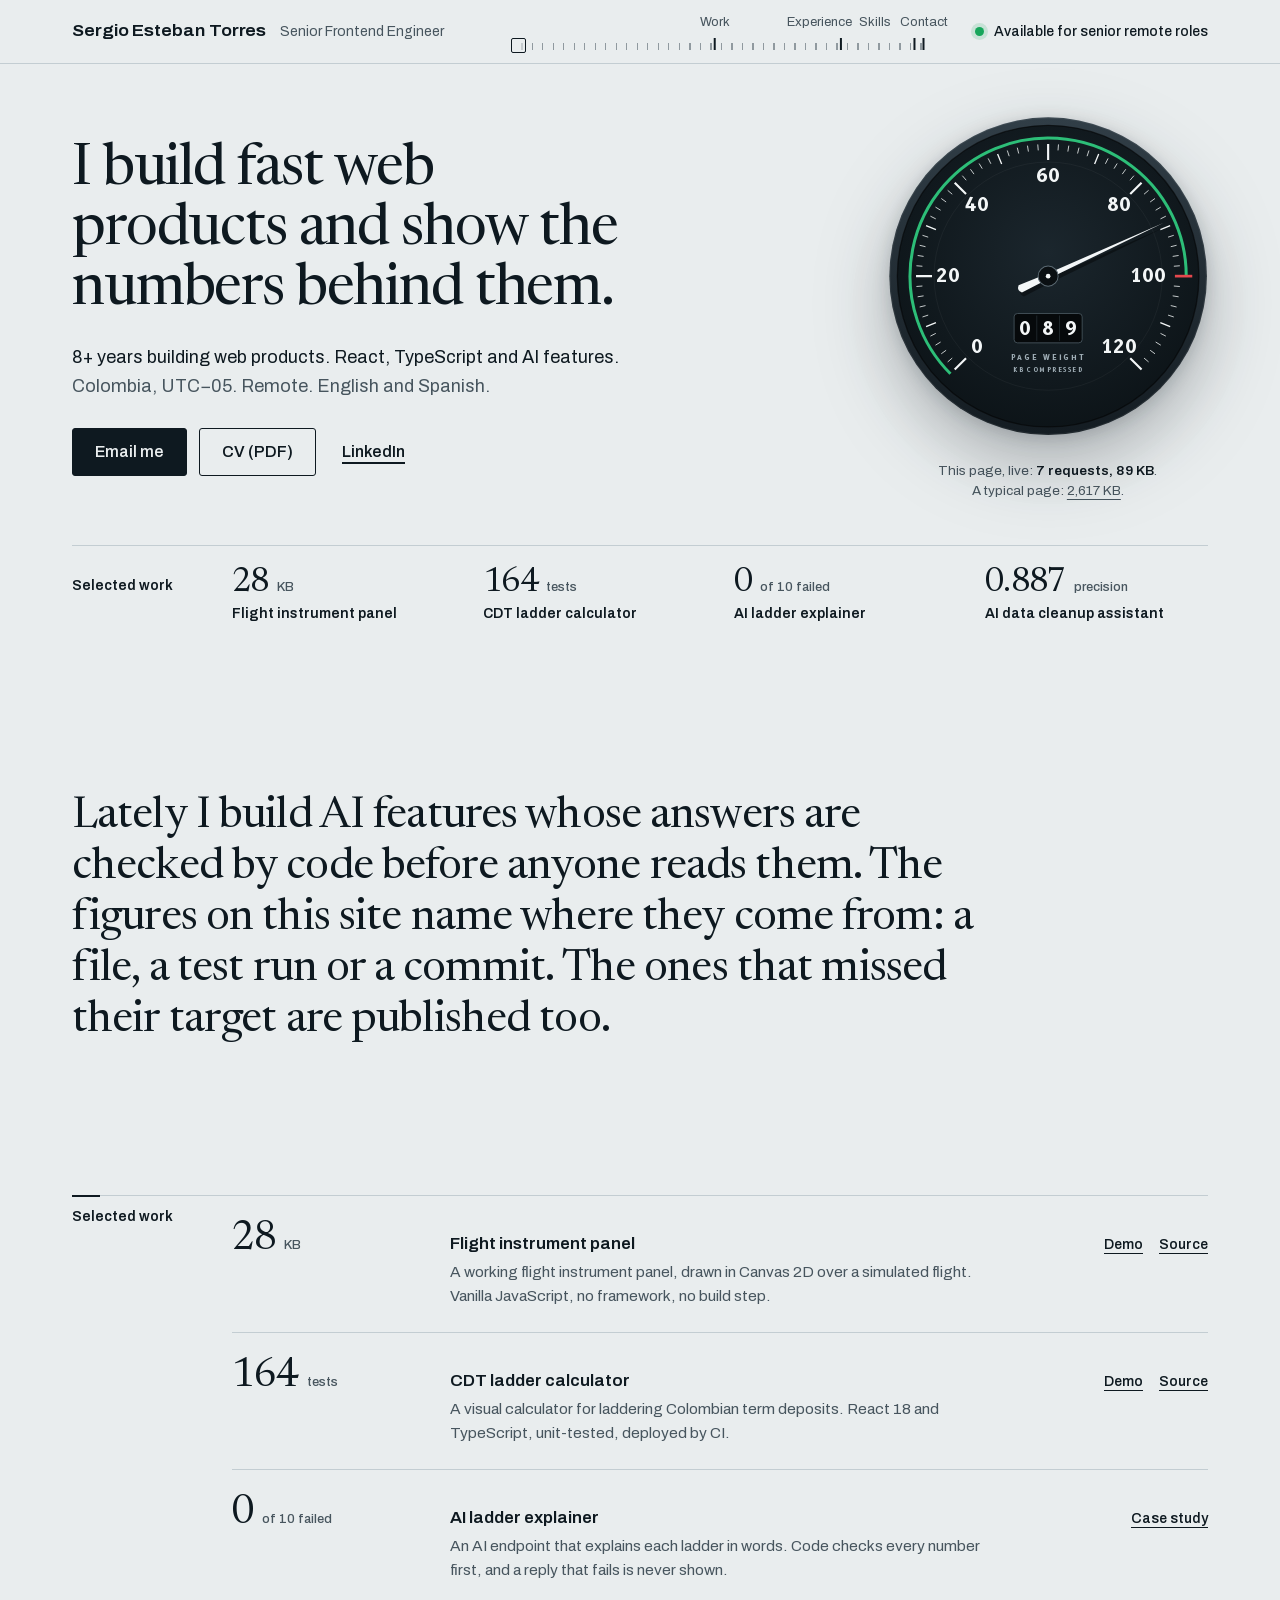
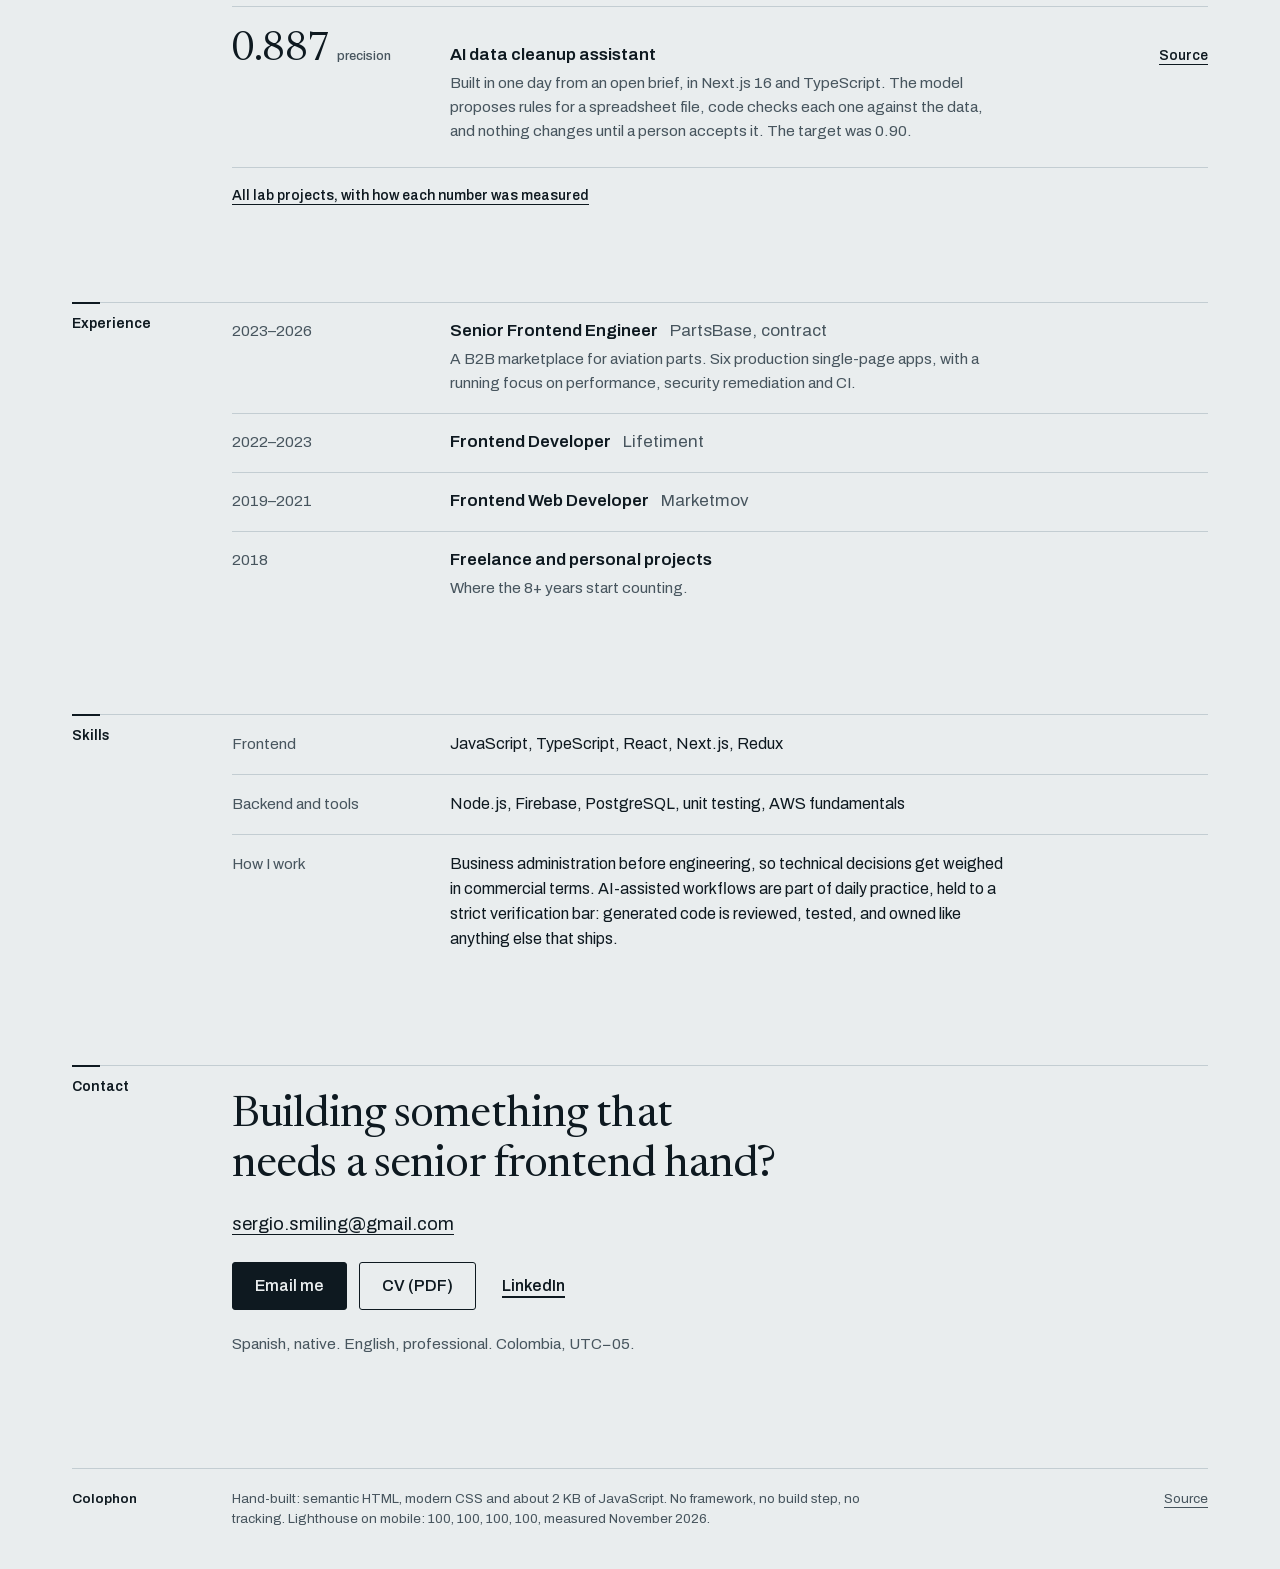
==== commit 2f087bd8: "home: the two CV (PDF) buttons and the public CV they link to assets/Sergio_Esteban_Torres_CV.pdf is" ====
--- a/index.html
+++ b/index.html
@@ -84,6 +84,7 @@
         <p class="where" data-fact="where">Colombia, UTC−05. Remote. English and Spanish.</p>
         <div class="cta" data-fact="contact">
           <a class="btn" href="mailto:sergio.smiling@gmail.com">Email me</a>
+          <a class="btn outlined" href="/assets/Sergio_Esteban_Torres_CV.pdf">CV (PDF)</a>
           <a class="link" href="https://www.linkedin.com/in/sergioestebantorres">LinkedIn</a>
         </div>
       </div>
@@ -248,6 +249,7 @@
         <p class="mail"><a href="mailto:sergio.smiling@gmail.com">sergio.smiling@gmail.com</a></p>
         <div class="cta">
           <a class="btn" href="mailto:sergio.smiling@gmail.com">Email me</a>
+          <a class="btn outlined" href="/assets/Sergio_Esteban_Torres_CV.pdf">CV (PDF)</a>
           <a class="link" href="https://www.linkedin.com/in/sergioestebantorres">LinkedIn</a>
         </div>
         <p class="langs">Spanish, native. English, professional. Colombia, UTC−05.</p>
--- a/css/site.css
+++ b/css/site.css
@@ -597,6 +597,7 @@
     align-items: center;
     height: 3rem;
     padding: 0 1.375rem;
+    border: 1.5px solid var(--ink);
     border-radius: 3px;
     background: var(--ink);
     font-weight: 550;
@@ -604,6 +605,10 @@
   .btn,
   .btn:hover {
     color: var(--ground);
+  }
+  .btn.outlined {
+    background: none;
+    color: var(--ink);
   }
   .link {
     margin-left: 0.875rem;
@@ -731,10 +736,10 @@
       font-size: 1rem;
       line-height: 1.25rem;
     }
-    .hero .btn {
+    .btn {
       padding-inline: 1.125rem;
     }
-    .hero .link {
+    .link {
       margin-left: 0.625rem;
     }
     .gauge svg {
